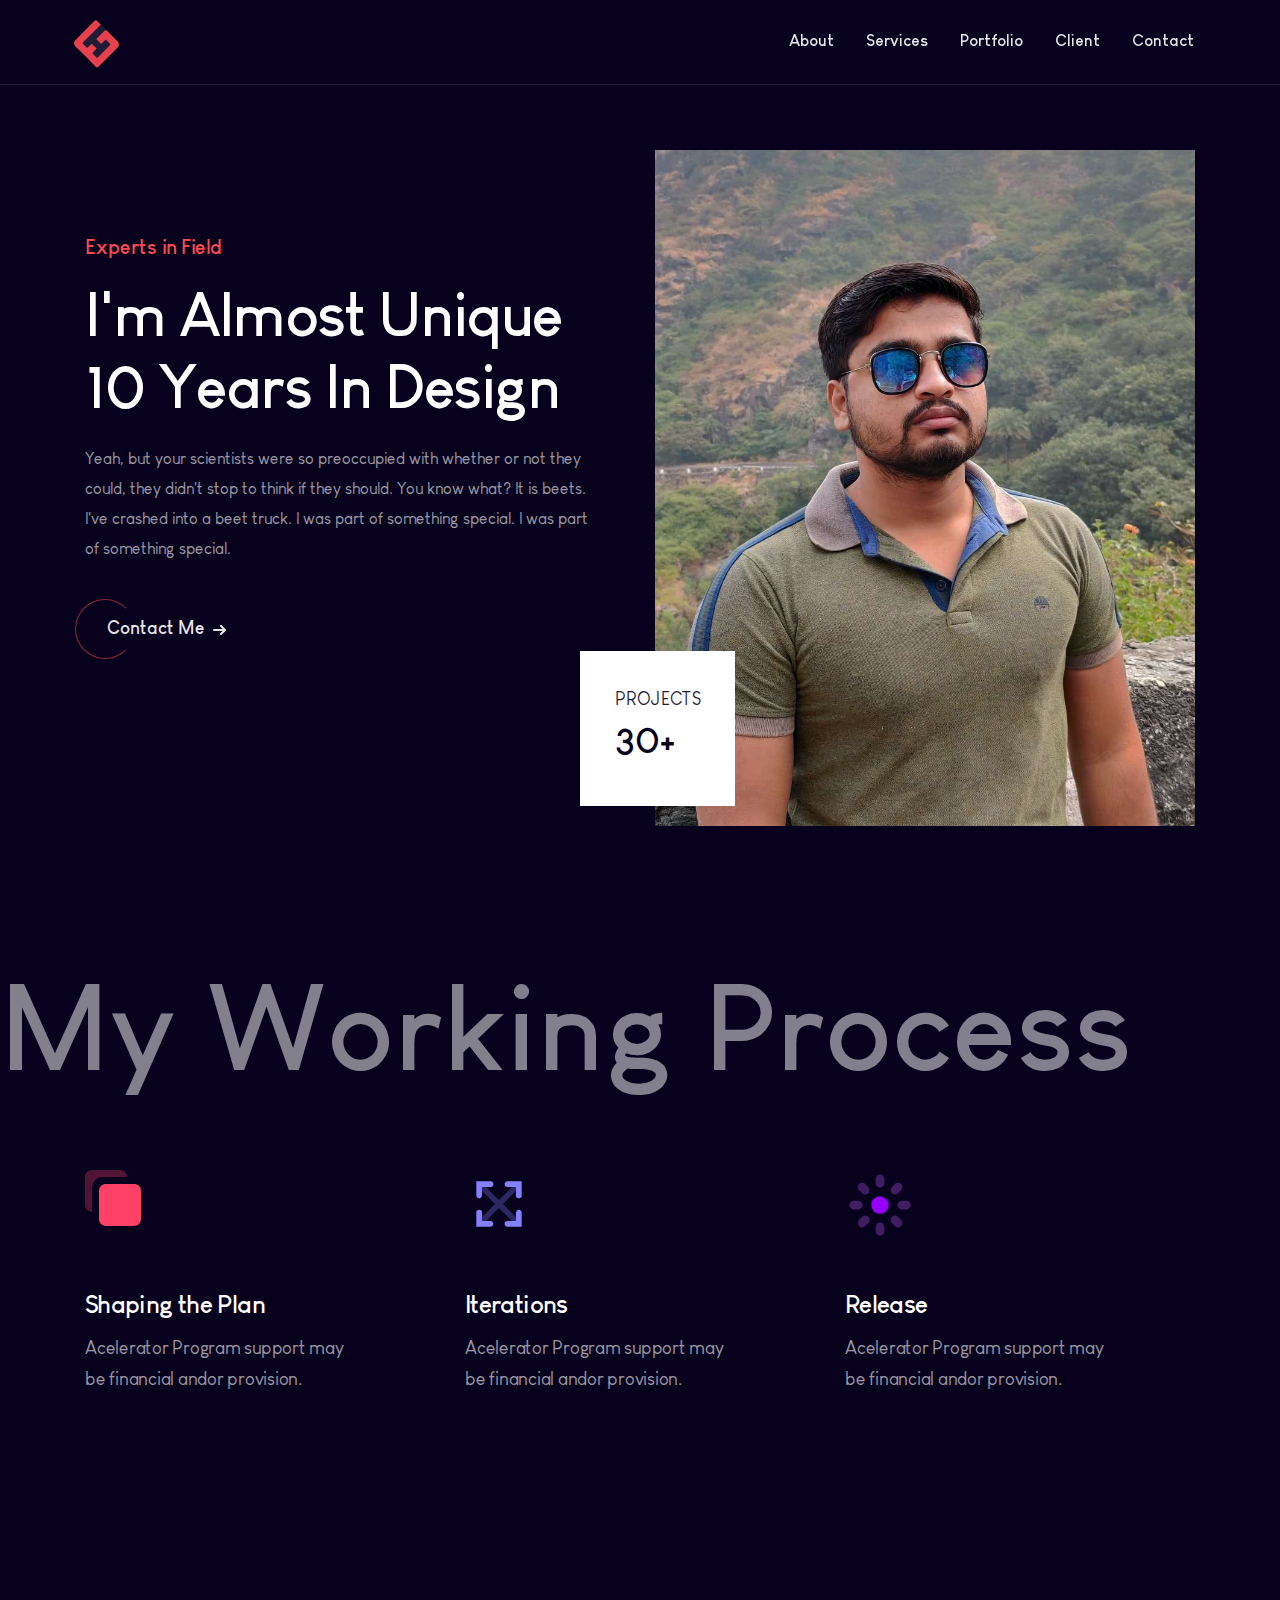
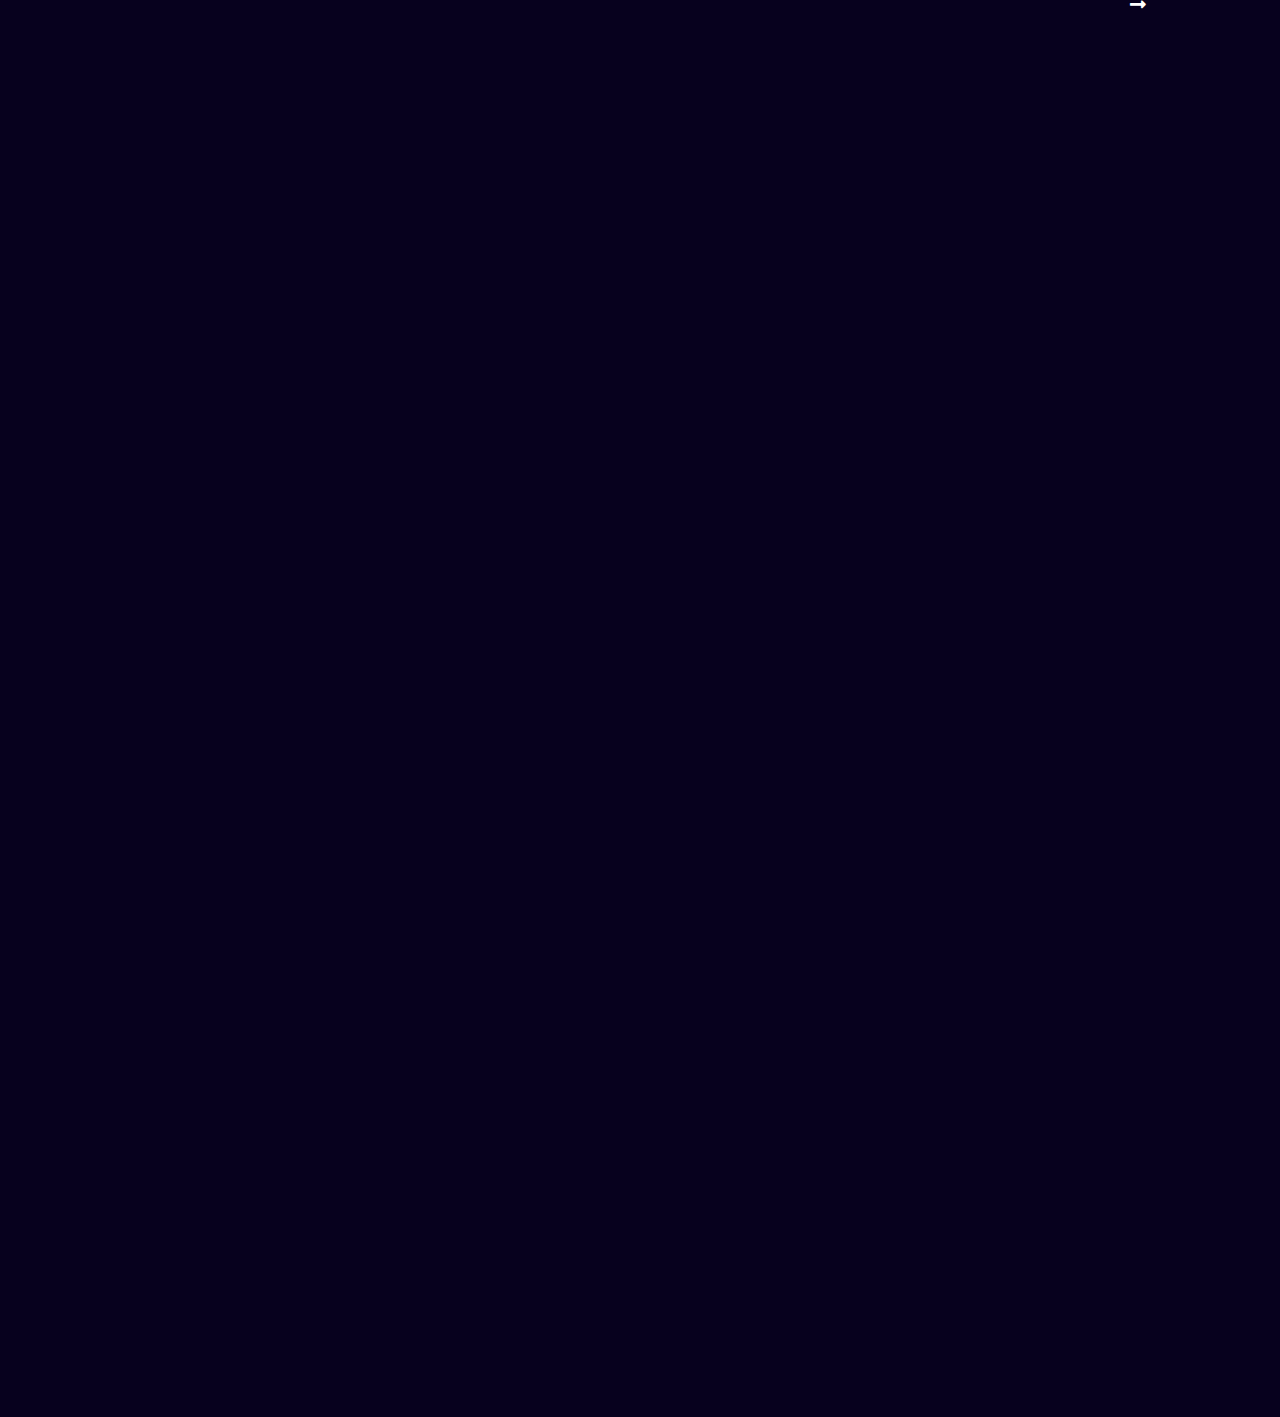
==== about-us.html @ 2ff64a71 "first commit" ====
<!doctype html> 
<html lang="zxx">  
<head>
    <title> Resume-Dark </title>
    <!-- Required meta tags -->
    <meta charset="utf-8">
    <meta http-equiv="X-UA-Compatible" content="IE=edge">
    <meta name="description" content=""/>
    <meta name="keywords" content=" "/>
    <meta name="developer" content="Saidul Islam"> 
    <meta name="viewport" content="width=device-width, initial-scale=1, shrink-to-fit=no">
    
    <!-- FAV AND ICONS   --> 
    <link rel="shortcut icon" href="assets/images/favicon.ico">
    <link rel="shortcut icon" href="assets/images/apple-icon.png">
    <link rel="shortcut icon" sizes="72x72" href="assets/images/apple-icon-72x72.png">
    <link rel="shortcut icon" sizes="114x114" href="assets/images/apple-icon-114x114.png">
    
    <!-- Font-->
    <link href="https://fonts.googleapis.com/css?family=Roboto&display=swap" rel="stylesheet">
    <!-- Font Awesome -->
    <link rel="stylesheet" href="https://use.fontawesome.com/releases/v5.8.1/css/all.css">
    <link rel="stylesheet" href="assets/icofont/icofont.min.css">
    <!-- Bootstrap CSS -->
    <link rel="stylesheet" href="assets/plugins/css/bootstrap.min.css">
    <!-- Owl Carousel CSS-->
    <link rel="stylesheet" href="assets/plugins/css/owl.css">
    <!-- Fancybox-->
    <link rel="stylesheet" href="assets/plugins/css/jquery.fancybox.min.css">
    <!-- Anime CSS-->
    <link rel="stylesheet" href="assets/plugins/css/revealer.css">        
    <!-- Aos CSS-->        
    <link rel="stylesheet" href="assets/plugins/css/aos.css">       
    <!-- Animate CSS-->       
    <link rel="stylesheet" href="assets/plugins/css/animate.css"> 
    <!-- Custom CSS-->
    <link rel="stylesheet" href="assets/css/styles.css">
    <!-- Responsive -->
    <link rel="stylesheet" href="assets/css/responsive.css">
    
</head>
<body class="black-bg body-2" style="background: url(assets/images/lines.svg) no-repeat scroll center top;">
    <!--
    ===================
        NAVIGATION
    ===================
    -->
    <header class="black-bg mh-header nav-scroll fixed-top mh-xss-mobile-nav" id="zb-header">
        <div class="overlay"></div>
        <div class="container">
            <div class="row">
                <nav class="navbar navbar-expand-lg mh-nav nav-btn">
                    <a class="navbar-brand" href="index.html"><img src="assets/images/logo11.svg" alt="" class="img-fluid"></a>
                    <button class="navbar-toggler" type="button" data-toggle="collapse" data-target="#navbarSupportedContent" 
                        aria-controls="navbarSupportedContent" aria-expanded="false" aria-label="Toggle navigation">
                        <span class="navbar-toggler-icon icon">
                            <i class="fa fa-bars"></i>
                        </span>
                    </button>                    
                    <div class="collapse navbar-collapse" id="navbarSupportedContent">
                        <ul class="navbar-nav mr-0 ml-auto">                       
                            <li class="nav-item">
                                <a class="nav-link" href="#About">About</a>
                            </li>
                            <li class="nav-item">
                                <a class="nav-link " href="#Process">Services</a>
                            </li>
                            <li class="nav-item"> 
                                <a class="nav-link" href="index.html">Portfolio</a>
                            </li>  
                            <li class="nav-item">
                                <a class="nav-link" href="#client">Client</a>
                            </li>                                                            
                            <li class="nav-item">
                                <a class="nav-link" href="#contact">Contact</a>
                            </li>                
                        </ul>
                    </div>
                </nav>
            </div>
        </div>
    </header>
    <!--
    ==================
        ABOUT MYSELF 
    ==================
    -->  
    <section class="res-about relative" id="About">
        <div class="container">
            <div class="row">
                <div class="col-md-6">
                    <div class="res-about-inner">
                        <h5>Experts in Field</h5>
                        <h1>I'm Almost Unique 10 Years In Design</h1>
                        <p>Yeah, but your scientists were so preoccupied with whether or not they could, they didn't stop to think if they should. You know what? It is beets. I've crashed into a beet truck. I was part of something special. I was part of something special.</p>
                        <div class="resume-btn">
                            <div class="btn-default">
                                <a href="#" class="cta">
                                    <span>Contact Me</span>
                                    <svg width="13px" height="10px" viewBox="0 0 13 10">
                                        <path d="M1,5 L11,5"></path>
                                        <polyline points="8 1 12 5 8 9"></polyline>
                                    </svg>
                                </a>
                            </div>
                        </div>                        
                    </div>
                </div>
                <div class="col-md-6">
                    <div class="res-about-img">
                        <img src="assets/images/1613648989134.png" alt="" class="img-fluid">
                    </div>
                    <div class="res-about-img-inner itwo">
                        <div class="inner-projects">
                            <p>Projects</p>
                            <h3>30+</h3>                                
                        </div>
                    </div>                    
                </div>
            </div>
        </div>
    </section>  
    <!--
    ================
        RES TITLE 
    ================
    -->  
    <section class="res-about-title relative">
        <h1 class="heading-title my-paroller" data-paroller-factor="0.9" data-paroller-type="foreground" data-paroller-direction="horizontal">My Working Process</h1>
        <div class="container">
            <div class="row">
                <div class="col-md-4">
                    <div class="ab-title-inner">
                        <div class="ab-title-icon">
                            <div class="icon-inner">
                                <img src="assets/images/about-icon-1.svg" alt="" class="img-fluid">
                            </div>
                            <!-- <span>01</span> -->
                        </div>
                        <h4>Shaping the Plan</h4>
                        <p>Acelerator Program support may 
                            be financial andor provision.</p>
                    </div>
                </div>
                <div class="col-md-4">
                    <div class="ab-title-inner">
                        <div class="ab-title-icon">
                            <div class="icon-inner">
                                <img src="assets/images/about-icon-2.svg" alt="" class="img-fluid">
                            </div>
                            <!-- <span>01</span> -->
                        </div>
                        <h4>Iterations</h4>
                        <p>Acelerator Program support may 
                            be financial andor provision.</p>
                    </div>
                </div>
                <div class="col-md-4">
                    <div class="ab-title-inner">
                        <div class="ab-title-icon">
                            <div class="icon-inner">
                                <img src="assets/images/about-icon-3.svg" alt="" class="img-fluid">
                            </div>
                            <!-- <span>01</span> -->
                        </div>
                        <h4>Release</h4>
                        <p>Acelerator Program support may 
                            be financial andor provision.</p>
                    </div>
                </div>                                
            </div>
        </div>
    </section>  
    <!--
    ======================
        RESUME FEEDBACK 
    ======================
    --> 
    <section class="resume-feedback relative" id="client">
        <div class="container">
            <div class="row">
                <div class="col-md-12">
                    <div class="resume-title pd_10 wow fadeInUp">
                        <h5>Clients</h5>
                        <h1>Feedbacks From My Clients</h1>
                    </div>                    
                </div>  
                <div class="col-md-12 pd_0">
                    <div class="advice_slider" id="advice_section_std">
                        <div class="card advice_c wow fadeInUp">
                            <div class="card-body">
                                <div class="card_icon">
                                    <div class="card_icon_img">
                                        <img src="assets/images/client-1.png" alt="" class="img-fluid">
                                    </div>
                                    <div class="card-icon-details">
                                        <ul>
                                            <li><i class="fa fa-star"></i></li>
                                            <li><i class="fa fa-star"></i></li>
                                            <li><i class="fa fa-star"></i></li>
                                            <li><i class="fa fa-star"></i></li>
                                            <li><i class="fa fa-star"></i></li>
                                        </ul>
                                    </div>
                                </div>                                
                                <p class="card-text">With 10 years of experience were there are busy preoccupied with whether or not they could they didn't stop to think.</p>
                                <h5>Garrett Patton</h5>
                                <h6>Founder & CEO at Luova Studio</h6>
                            </div>
                        </div> 
                        <div class="card advice_c wow fadeInUp">
                            <div class="card-body">
                                <div class="card_icon">
                                    <div class="card_icon_img">
                                        <img src="assets/images/client-2.png" alt="" class="img-fluid">
                                    </div>
                                    <div class="card-icon-details">
                                        <ul>
                                            <li><i class="fa fa-star"></i></li>
                                            <li><i class="fa fa-star"></i></li>
                                            <li><i class="fa fa-star"></i></li>
                                            <li><i class="fa fa-star"></i></li>
                                            <li><i class="fa fa-star"></i></li>
                                        </ul>
                                    </div>
                                </div>                                
                                <p class="card-text">With 10 years of experience were there are busy preoccupied with whether or not they could they didn't stop to think.</p>
                                <h5>Garrett Patton</h5>
                                <h6>Founder & CEO at Luova Studio</h6>
                            </div>
                        </div>    
                        <div class="card advice_c wow fadeInUp">
                            <div class="card-body">
                                <div class="card_icon">
                                    <div class="card_icon_img">
                                        <img src="assets/images/client-3.png" alt="" class="img-fluid">
                                    </div>
                                    <div class="card-icon-details">
                                        <ul>
                                            <li><i class="fa fa-star"></i></li>
                                            <li><i class="fa fa-star"></i></li>
                                            <li><i class="fa fa-star"></i></li>
                                            <li><i class="fa fa-star"></i></li>
                                            <li><i class="fa fa-star"></i></li>
                                        </ul>
                                    </div>
                                </div>                                
                                <p class="card-text">With 10 years of experience were there are busy preoccupied with whether or not they could they didn't stop to think.</p>
                                <h5>Garrett Patton</h5>
                                <h6>Founder & CEO at Luova Studio</h6>
                            </div>
                        </div>                                                      
                    </div>
                </div>   
                <div class="col-md-12">
                    <div class="resume-card-social wow fadeInUp">
                        <div class="row">
                            <div class="col-md-3 col-sm-4">
                                <div class="social-inner m-none">
                                    <div class="social-img">
                                        <i class="fab fa-dribbble"></i>
                                    </div>
                                    <div class="social-details">
                                        <h5>60k Followers</h5>
                                    </div>
                                </div>
                            </div>
                            <div class="col-md-3 col-sm-4">
                                <div class="social-inner m-none">
                                    <div class="social-img color-2">
                                        <i class="fab fa-behance"></i>
                                    </div>
                                    <div class="social-details">
                                        <h5>30k Followers</h5>
                                    </div>
                                </div>
                            </div>
                            <div class="col-md-4 col-sm-4">
                                <div class="social-inner m-none">
                                    <div class="social-img color-3">
                                        <i class="fab fa-linkedin-in"></i>
                                    </div>
                                    <div class="social-details">
                                        <h5>13k Connections</h5>
                                    </div>
                                </div>
                            </div> 
                            <div class="col-md-12">
                                <div class="main-social">
                                    <div class="social-inner">
                                        <div class="social-img">
                                            <i class="fab fa-dribbble"></i>
                                        </div>
                                        <div class="social-details">
                                            <h5>60k Followers</h5>
                                        </div>
                                    </div>
                                    <div class="social-inner">
                                        <div class="social-img color-2">
                                            <i class="fab fa-behance"></i>
                                        </div>
                                        <div class="social-details">
                                            <h5>30k Followers</h5>
                                        </div>
                                    </div> 
                                    <div class="social-inner">
                                        <div class="social-img color-3">
                                            <i class="fab fa-linkedin-in"></i>
                                        </div>
                                        <div class="social-details">
                                            <h5>13k Connections</h5>
                                        </div>
                                    </div>                                    
                                </div>
                            </div>                                                      
                        </div>
                    </div>
                </div>                           
            </div>
        </div>
    </section> 
    <!--
    ===============================
        CONTACT US AREA SLIDER 
    ===============================
    -->    
    <section class="resume-contact relative" id="contact">
        <div class="container">
            <div class="row">
                <div class="col-md-5">
                    <div class="contact-details wow fadeInUp">
                        <h2>Contact Me</h2>
                        <div class="contact-name">
                            <h5>Mail</h5>   
                            <p>Brianadams@gmail.com</p>              
                        </div>
                        <div class="contact-name">
                            <h5>Visit My Studio</h5>
                            <p>Warnwe  Park Streetperrine, <br> FL 33157 New York City</p>
                        </div>   
                        <div class="contact-name">
                            <h5>Phone</h5>   
                            <p>+0123456789</p>              
                        </div>                                             
                    </div>
                </div>
                <div class="col-md-6 ml-auto ">
                    <div class="resume-form wow fadeInUp">
                        <div class="form-group">
                            <input type="text" name="name"  placeholder="Name" class="form-control contact-name">
                        </div>
                        <div class="form-group">
                            <input type="email" name="email"  placeholder="Email" class="form-control contact-name">
                        </div>  
                        <div class="form-group">
                            <textarea name="Message" placeholder="Message"   rows="6" class="form-control contact-message"></textarea>
                        </div>                                                
                        <div class="resume-btn">
                            <div class="btn-default">
                                <a href="#" class="cta">
                                    <span>Send Message</span>
                                    <svg width="13px" height="10px" viewBox="0 0 13 10">
                                        <path d="M1,5 L11,5"></path>
                                        <polyline points="8 1 12 5 8 9"></polyline>
                                    </svg>
                                </a>
                            </div>
                        </div>                        
                    </div>
                </div>
            </div>
        </div>
        <!-- <div class="res-slider"> -->
            <!-- <div class="container"> -->
                <!-- <div class="row"> -->
                    <!-- <div class="col-md-12"> -->
                        <!-- <div class="slider-inner" id="advice_section"> -->
                            <!-- <img src="assets/images/c-1.svg" alt="" class="img-fluid"> -->
                            <!-- <img src="assets/images/c-2.svg" alt="" class="img-fluid"> -->
                            <!-- <img src="assets/images/c-5.svg" alt="" class="img-fluid"> -->
                            <!-- <img src="assets/images/c-4.svg" alt="" class="img-fluid"> -->
                            <!-- <img src="assets/images/c-5.svg" alt="" class="img-fluid last_img"> -->
                        <!-- </div> -->
                    <!-- </div> -->
                <!-- </div> -->
            <!-- </div> -->
        <!-- </div>         -->
    </section>    

    <!--
    ==============
    * JS Files *
    ==============
    -->

    <!-- jQuery first, then Popper.js, then Bootstrap JS -->

    <!-- jQuery -->
    <script src="assets/plugins/js/jquery.min.js"></script>
    <!-- popper -->
    <script src="assets/plugins/js/popper.min.js"></script>
    <!-- bootstrap -->
    <script src="assets/plugins/js/bootstrap.min.js"></script>
    <!-- waypoint  -->
    <script src="assets/plugins/js/waypoints.min.js"></script>
    <!-- owl carousel -->
    <script src="assets/plugins/js/owl.carousel.js"></script>
    <!-- validator -->
    <script src="assets/plugins/js/validator.min.js"></script>
    <!-- wow -->
    <script src="assets/plugins/js/wow.min.js"></script>
    <!-- parallax effect js-->    
    <script src="assets/plugins/js/simpleParallax.min.js"></script>
    <script src="assets/plugins/js/jquery.paroller.min.js"></script>
    <!-- jquery nav -->
    <script src="assets/plugins/js/jquery.nav.js"></script>
    <!-- Isotop -->
    <script src="assets/plugins/js/isotope.pkgd.js"></script>
    <script src="assets/plugins/js/packery-mode.pkgd.js"></script>
    <!-- Fancybox js-->
    <script src="assets/plugins/js/jquery.fancybox.min.js"></script>
    <!-- WOW animation min js-->    
    <script src="assets/plugins/js/wow.min.js"></script>
    <!-- Gsap Animation js-->    
    <script src="assets/plugins/js/TweenMax.min.js"></script>
    <!-- Parallax -->
    <script src="assets/plugins/js/aos.js"></script>
    <!-- Custom Scripts-->
    <script src="assets/js/custom-scripts.js"></script>   
    <!-- Extra inline js-->    
    <script>      
        new WOW().init();
    </script>
    <!-- Page Revealer with scroll js-->    
    <script>
        var $animation_elements = $('.reveal-image');
        var $window = $(window);

        function check_if_in_view() {
            var window_height = $window.height();
            var window_top_position = $window.scrollTop();
            var window_bottom_position = (window_top_position + window_height);
        
            $.each($animation_elements, function() {
            var $element = $(this);
            var element_height = $element.innerHeight();
            var element_top_position = $element.offset().top;
            var element_bottom_position = (element_top_position + element_height);
        
            //check to see if this current container is within viewport
            if ((element_bottom_position >= window_top_position) &&
                (element_top_position <= window_bottom_position)) {
                $element.addClass('reveal');
            } else {
                // $element.removeClass('reveal');
            }
            });
        }
            $window.on('scroll resize', check_if_in_view);
            $window.trigger('scroll');        
    </script>    

</body>
</html>
---- assets/plugins/css/revealer.css ----
.block-revealer__element {
	position: absolute;
	top: 0;
	left: 0;
	width: 100%;
	height: 100%;
	background: #000;
	pointer-events: none;
	opacity: 0;
}
---- assets/css/styles.css ----
/*------------- 
[Table of contents]

[ DEFULT INDEX NUMBER ]

1.  GENERAL CSS
2.  NAVBAR
4.  HOME
5.  SERVICE
6.  ABOUT
7.  TESTIMONIAL
8.  FAQ
9.  QUATE
10. SUBSCRIBE
11. PRICING
12. BLOG
13. FOOTER
14. COPYRIGHT


-------------------------------------------------------------------*/
/*------------------------------------------------------------------
[ Color codes ]
    
    [ Text and Background Color ]
        Main color 1:       #1c93e5     
        Main color 2:       #009688      
        Main color 3:       #9c27b0
        Main color 4:       #ff4081      
        Background 1:       #FFFFFF            
        Background 2:       #F6F6F6           
        Shadow color:       #000000;            

-------------------------------------------------------------------*/
/*------------------------------------------------------------------
[Typography]

    [ There are using two different font typography ]
        Typography 1: Roboto font;
        Typography 2: Montserrat font;

    [ Other Typography style are same ]
    Body :
        font-style:     normal;
        font-size:      15px;

    h2:
        font-size: 48px;
        line-height: 55px;

    h3:
        font-size: 30px;
        line-height: 40px;

    h4:
        font-size: 20px;
        font-weight: 600;

    p:  
        font-size: 18px;
        line-height: 30px;


-------------------------------------------------------------------*/
/*
================
 VARIABLES
================
*/
* {
  -webkit-font-smoothing: antialiased;
  -moz-osx-font-smoothing: grayscale;
}

.shadow-1 {
  -webkit-box-shadow: 0 2px 5px 0 rgba(0, 0, 0, 0.16), 0 2px 10px 0 rgba(0, 0, 0, 0.12);
  box-shadow: 0 2px 5px 0 rgba(0, 0, 0, 0.16), 0 2px 10px 0 rgba(0, 0, 0, 0.12);
}

/**
 * -------------------
 *  Defult CSS 
 * -------------------
 */
html {
  text-rendering: optimizeLegibility;
  -webkit-font-smoothing: antialiased;
}

body {
  font-family: "Louis-George-Cafe.ttf";
  font-size: 14px;
  font-style: none;
  line-height: 24px;
  font-weight: 500;
  overflow-x: hidden !important;
  text-align: left;
  position: relative;
  color: #000000;
  opacity: 1;
}

h1, h2, h3, h4, h5, h6 {
  font-family: "Louis-George-Cafe-Bold.ttf";
}

p {
  opacity: 0.9;
}

.nav li a {
  text-decoration: none !important;
  display: inline-block;
  cursor: pointer;
  padding: 0px;
  background-color: transparent;
  -webkit-transition: color 0.3s ease;
  transition: color 0.3s ease;
}

.nav li a:hover {
  background-color: transparent;
}

.nav li a:focus {
  background-color: transparent;
  outline: 0 !important;
}

a {
  text-decoration: none !important;
  cursor: pointer;
  padding: 0px;
  background-color: transparent;
  -webkit-transition: color 0.3s ease;
  transition: color 0.3s ease;
  color: #000000;
  opacity: 0.9;
}

a:hover {
  background-color: transparent;
}

a:focus {
  background-color: transparent;
  outline: 0 !important;
}

.center {
  float: none;
  margin: 0 auto;
  text-align: center;
}

/**
 * ---------------------
 *  Defult Halping Class
 * ---------------------
 */
.overflow {
  overflow: hidden;
}

.relative {
  position: relative;
}

.display-table {
  display: table;
  width: 100%;
  height: 100%;
}

.display-flex {
  display: -webkit-box;
  display: -ms-flexbox;
  display: flex;
  -webkit-box-flex: 1;
      -ms-flex: 1;
          flex: 1;
}

.vertical-middle {
  display: table-cell;
  float: none;
  vertical-align: middle;
}

/**
 * --------------------------------------
 *  Video Section Background Defult Style
 * --------------------------------------
 */
.section-video {
  position: absolute;
  top: 0;
  bottom: 0;
  left: 0;
  right: 0;
  min-height: 100%;
  min-width: 100%;
  overflow: hidden;
  z-index: -1;
}

.section-video .bgvid {
  position: absolute;
  top: 0;
  left: 0;
  min-height: 100%;
  min-width: 100%;
  background-size: cover;
  -o-background-size: cover;
  -moz-background-size: cover;
  -webkit-background-size: cover;
}

.body-video-bg > .section-video {
  position: fixed;
  top: 0;
  left: 0;
}

.section-title {
  text-align: center;
}

.section-title h3 {
  font-size: 30px;
  line-height: 40px;
  color: #ffffff;
  font-weight: bold;
  margin-bottom: 60px;
}

/**
 * ------------------------------------
 *  Every Section Headline Defult Class
 * ------------------------------------
 */
.section-heading {
  display: block;
  margin: 0;
}

.section-header {
  margin-bottom: 100px;
  text-align: center;
}

.section-header .sub-heading {
  font-size: 22px;
  line-height: 30px;
  font-weight: 300;
  text-transform: uppercase;
  margin: 0 0 10px 0;
}

.section-header.text-left,
.section-header.text-left * {
  text-align: left;
}

.section-header.text-right,
.section-header.text-right * {
  text-align: right;
}

.section-header-separator {
  position: relative;
  width: 145px;
  margin: 5px auto;
  display: inline-block;
}

.section-header-separator .icon {
  font-size: 48px;
  text-align: center !important;
}

.section-header-separator::before, .section-header-separator::after {
  content: '';
  position: absolute;
  width: 57px;
  height: 2px;
  top: 25px;
}

.section-header-separator::before {
  left: 0;
}

.section-header-separator::after {
  right: 0;
}

.v-middle {
  display: -moz-flex;
  display: -ms-flexbox;
  display: -webkit-box;
  display: flex;
  -webkit-box-align: center;
      -ms-flex-align: center;
          align-items: center;
  -webkit-align-items: center;
  -webkit-box-pack: center;
      -ms-flex-pack: center;
          justify-content: center;
  -webkit-justify-content: center;
  -webkit-box-orient: horizontal;
  -webkit-box-direction: normal;
      -ms-flex-direction: row;
          flex-direction: row;
}

.mini-separator {
  padding: 20px 0;
}

.vertical-middle {
  display: table-cell;
  float: none;
  vertical-align: middle;
}

/**
 * ------------------
 * list
 * ------------------
 */
ul {
  margin: 0;
  padding: 0;
}

ul li {
  list-style-type: none;
}

/**
 * =================
 * CONTAINER HALF CONTENT
 * =================
 */
.content-half {
  position: relative;
}

.container-half-left {
  left: 0;
  background-position: center right;
}

.container-half-right {
  right: 0;
  background-position: center left;
}

.vertical-middle-content {
  display: -moz-flex;
  display: -ms-flexbox;
  display: -webkit-box;
  display: flex;
  -webkit-box-align: center;
      -ms-flex-align: center;
          align-items: center;
  -webkit-align-items: center;
  -webkit-box-pack: center;
      -ms-flex-pack: center;
          justify-content: center;
  -webkit-justify-content: center;
  -webkit-box-orient: horizontal;
  -webkit-box-direction: normal;
      -ms-flex-direction: row;
          flex-direction: row;
}

/**
 * ---------------------------------
 *  Section Background Size Property
 * ---------------------------------
 */
.bg-cover {
  background-size: cover;
  background-position: 50% 50%;
  background-attachment: initial;
  background-repeat: no-repeat;
}

.dark-bg {
  background-color: #202026;
}

.image-bg {
  background-position: center center;
  background-size: cover;
  background-repeat: no-repeat;
}

.mini-section-separator {
  padding-top: 60px;
  padding-bottom: 60px;
}

.section-separator {
  padding-top: 60px;
  padding-bottom: 60px;
}

.home-section-separator {
  padding-top: 100px;
  padding-bottom: 200px;
}

.bg-black {
  background-color: #000000;
}

.main-color {
  color: #37C2CC;
}

.p-200 {
  padding: 0 200px;
}

.img-overlay {
  background-image: url(../images/footer-bg.png);
  background-size: cover;
  background-size: cover;
  background-repeat: no-repeat;
  margin: 0 auto;
  background-position: center center;
}

.image-bg {
  background-size: cover;
  background-size: cover;
  background-repeat: no-repeat;
  margin: 0 auto;
  background-position: center center;
}

.home-2-img {
  background-image: url(../images/home-bg-img.jpg);
}

.featured-img-one {
  background-image: url(../images/home-bg-img.jpg);
}

.featured-img-two {
  background-image: url(../images/extra-feature-bg.jpg);
}

.map-image {
  background-image: url(../images/map-color-overlay.png);
}

.mt-30 {
  margin-top: 30px;
}

button {
  outline: 0;
}

button:hover {
  outline: 0;
}

button:focus {
  outline: 0;
}

.btn {
  outline: 0;
}

.btn:hover {
  outline: 0;
}

.btn:focus {
  outline: 0;
}

.round-image {
  border-radius: 50%;
}

.header-bg {
  background-color: #FFEFE9;
}

.purple-bg {
  background-color: #643BDF;
}

.blue-bg {
  background-color: #007C88;
}

.yellow-color {
  color: #FFD032;
}

.main-color {
  color: #37C2CC;
}

.purple-color {
  color: #643BDF;
}

.blue-color {
  color: #007C88;
}

.bg-3 {
  color: #FAF9F7;
}

.bg-4 {
  color: #FAF9F7;
}

.white-bg {
  background-color: #ffffff;
}

p {
  color: #071634;
}

.contact-shadow {
  -webkit-box-shadow: 2px 28px 54px 0px rgba(85, 85, 93, 0.03);
  box-shadow: 2px 28px 54px 0px rgba(85, 85, 93, 0.03);
}

.body-2 .btn {
  border-radius: 50px;
}

.body-2 .btn.btn-stroke {
  color: #ffffff;
}

.color-1 {
  color: #37C2CC;
}

.color-2 {
  color: #F35D22;
}

.color-3 {
  color: #FEC468;
}

.color-4 {
  color: #1785C3;
}

.color-5 {
  color: #53CB94;
}

.color-6 {
  color: #761DE2;
}

.overlay-img {
  position: absolute;
  left: 0;
  right: 0;
  top: 0;
  bottom: 0;
  z-index: 0;
}

@font-face {
  font-family: "Louis-George-Cafe.ttf";
  src: url("../fonts/Louis-George-Cafe.ttf");
}

@font-face {
  font-family: "Louis-George-Cafe-Bold.ttf";
  src: url("../fonts/Louis-George-Cafe-Bold.ttf");
}

@font-face {
  font-family: "Louis-George-Cafe-Light.ttf";
  src: url("../fonts/Louis-George-Cafe-Light.ttf");
}

/** 
 * -----------------
 * General CSS
 * -----------------
 */
.h1, .h2, .h3, .h4, .h5, .h6, h1, h2, h3, h4, h5, h6 {
  font-weight: bold;
}

html {
  background: #07011e;
}

section {
  overflow: hidden;
}

/*
    ==============
       Navigation
    ============== 
*/
.mh-nav {
  width: 100%;
  padding: 10px 0;
  -webkit-transition: 0.3s;
  transition: 0.3s;
}

.mh-header {
  padding: 0;
  -webkit-transition: 0.3s;
  transition: 0.3s;
  border-bottom: 1px solid rgba(255, 255, 255, 0.1);
}

.mh-header.nav-strict {
  padding: 0;
  -webkit-transition: 0.3s;
  transition: 0.3s;
  z-index: 9999;
  position: fixed;
  left: 0;
  right: 0;
  top: 0;
  background: #07011e;
}

.mh-header.nav-strict .mh-nav {
  padding: 0px 0px;
}

.mh-header.nav-strict .navbar-nav li a {
  color: #ffffff;
}

.mh-header .navbar-nav li {
  margin: 16px 8px;
}

.mh-header .navbar-nav li a {
  font-family: "Louis-George-Cafe-Bold.ttf";
  font-size: 16px;
  line-height: 30px;
  color: #ffffff;
  padding: 0px 10px;
}

.mh-header .navbar-nav li a::after {
  content: "";
  display: block;
  border-bottom: solid 2px #ffffff;
  -webkit-transform: scaleX(0);
          transform: scaleX(0);
  height: 2px;
  opacity: 1;
  -webkit-transform-origin: 100% 0%;
          transform-origin: 100% 0%;
  -webkit-transition: -webkit-transform 300ms ease-in-out;
  transition: -webkit-transform 300ms ease-in-out;
  transition: transform 300ms ease-in-out;
  transition: transform 300ms ease-in-out, -webkit-transform 300ms ease-in-out;
}

.mh-header .navbar-nav li a:hover::after {
  -webkit-transform: scaleX(1);
  transform: scaleX(1);
  -webkit-transform-origin: 0% 100%;
  transform-origin: 0% 100%;
}

.dropdown-toggle::after {
  position: relative;
  top: 1px;
  left: 5px;
}

/*
    ==============
       home
    ==============
*/
.resume-home {
  padding: 140px 0px;
}

.resume-home .resume-home-inner .span {
  width: 55px;
  height: 5px;
  background-color: #ffb74f;
  display: block;
}

.resume-home .resume-home-inner h2 {
  font-size: 80px;
  letter-spacing: -1.5px;
  color: #ffffff;
  margin-top: 25px;
  margin-bottom: 30px;
}

	.custome-ptag {
    white-space: nowrap !important;
    overflow: hidden !important;
    text-overflow: ellipsis !important;
    max-width: 1175ch !important;
}



.resume-home .resume-home-inner h4 {
  font-size: 30px;
  letter-spacing: -0.75px;
  color: #ffffff;
}

.resume-home .resume-home-inner h4 span {
  color: #ff4952;
}

.resume-home .resume-social {
  margin-top: 40px;
}

.resume-home .resume-social h6 {
  font-size: 18px;
  color: #ffffff;
  margin-bottom: 25px;
}

.resume-home .resume-social ul li {
  display: -ms-inline-grid;
  display: inline-grid;
  place-items: center;
  width: 45px;
  height: 45px;
  border-radius: 3px;
  border: solid 1px #4a4a4a;
  cursor: pointer;
  -webkit-transition: all .3s;
  transition: all .3s;
  font-size: 20px;
  margin-right: 5px;
  font-family: "Louis-George-Cafe-Bold.ttf";
  color: #ffffff;
}

.resume-home .resume-social ul li:hover {
  -webkit-box-shadow: 0 16px 14px 0 rgba(0, 0, 0, 0.1);
          box-shadow: 0 16px 14px 0 rgba(0, 0, 0, 0.1);
  background-color: #ff4952;
  border: solid 1px transparent;
  color: #ffffff;
}

.resume-home .resume-main {
  padding: 170px 0px;
  padding-bottom: 0px;
}

.resume-home .resume-main .main-inner .img-cover img {
  margin-left: 75px;
  position: relative;
  z-index: 1;
}

.resume-home .resume-main .main-inner .bg-img {
  position: absolute;
  top: 110px;
  z-index: 0;
}

.resume-home .resume-main .main-inner .circle-bg {
  position: absolute;
  z-index: -2;
  top: -15%;
  left: -20%;
}

.resume-home .resume-main .resume-details {
  padding: 160px 0px;
}

.resume-home .resume-main .resume-details p {
  opacity: 0.6;
  font-size: 16px;
  line-height: 1.88;
  color: #ffffff;
  margin-bottom: 50px;
}

.resume-home .shape-image {
  position: absolute;
  top: 9%;
  left: -22%;
}

/*
    ==============
       What we do
    ==============
*/
.resume-do .resume-do-inner {
  padding-bottom: 50px;
}

.resume-do .resume-do-inner p {
  opacity: 0.6;
  font-size: 16px;
  line-height: 1.88;
  color: #ffffff;
  margin-bottom: 55px;
  max-width: 85%;
}

.resume-do .resume-do-inner .resume-do-icon h5 {
  margin-top: 20px;
  font-size: 25px;
  letter-spacing: -0.63px;
  color: #ffffff;
}

.resume-do .bg-title h1 {
  font-size: 95px;
  line-height: 0.87;
  letter-spacing: -6.47px;
  color: rgba(255, 255, 255, 0.2);
}

/*
    ==============
       Portfolio area
    ==============
*/
.resume-portfolio {
  padding: 100px 0px;
}

.resume-portfolio .resume-portfolio-inner {
  padding: 80px 0px;
  padding-bottom: 0px;
}

.resume-portfolio .resume-portfolio-inner .resume-img .reveal-image {
  opacity: 0;
  -webkit-transition: all 1s;
  transition: all 1s;
}

.resume-portfolio .resume-portfolio-inner .resume-img h5 {
  font-size: 25px;
  letter-spacing: -0.63px;
  color: #ffffff;
  margin-bottom: 10px;
}

.resume-portfolio .resume-portfolio-inner .resume-img h6 {
  opacity: 0.4;
  font-size: 18px;
  line-height: 1.11;
  letter-spacing: -0.25px;
  color: #ffffff;
  margin-bottom: 35px;
}

.resume-portfolio .resume-portfolio-inner .resume-img .resume-btn-details {
  -webkit-transition: all .4s;
  transition: all .4s;
  position: absolute;
  height: 100%;
  width: 100%;
  display: -ms-grid;
  display: grid;
  place-items: center;
  top: 0;
  left: 0;
  right: 0;
  bottom: 0;
  opacity: 0;
  -webkit-transform: translateY(30px);
          transform: translateY(30px);
}

.resume-portfolio .resume-portfolio-inner .resume-img .resume-btn-details .resume-btn {
  -webkit-transition: all .3s;
  transition: all .3s;
}

.resume-portfolio .resume-portfolio-inner .resume-img .resume-btn-details .resume-btn .btn-default a.cta::before {
  border: 1px solid rgba(255, 255, 255, 0.3);
  border-right: 1px solid transparent;
}

.resume-portfolio .resume-portfolio-inner .resume-img .resume-btn-details .resume-btn .btn-default a.cta:hover::before {
  border: 1px solid rgba(255, 73, 82, 0.6);
}

.resume-portfolio .resume-portfolio-inner .resume-img .resume-image-inner {
  -webkit-transition: all .4s;
  transition: all .4s;
  position: absolute;
  height: 100%;
  width: 98%;
  top: 0;
  opacity: 0;
  bottom: 0;
  right: 0;
  left: 0;
}

.resume-portfolio .resume-portfolio-inner .resume-img .resume-image-inner::before {
  content: '';
  background-color: rgba(0, 0, 0, 0.6);
  position: absolute;
  height: 100%;
  width: 100%;
  top: 0px;
  bottom: 0;
  right: 0;
  left: 0px;
  border-radius: 0px;
  -webkit-transition: all .4s;
  transition: all .4s;
  pointer-events: none;
}

.resume-portfolio .resume-portfolio-inner .resume-img .image-one {
  cursor: pointer;
}

.resume-portfolio .resume-portfolio-inner .resume-img .image-one:hover .resume-image-inner {
  opacity: 1;
}

.resume-portfolio .resume-portfolio-inner .resume-img .image-one:hover .resume-btn-details {
  opacity: 1;
  -webkit-transform: translateY(0px);
          transform: translateY(0px);
}

.resume-portfolio .resume-portfolio-inner .resume-img .image-two {
  cursor: pointer;
}

.resume-portfolio .resume-portfolio-inner .resume-img .image-two:hover .resume-image-inner {
  opacity: 1;
}

.resume-portfolio .resume-portfolio-inner .resume-img .image-two:hover .resume-btn-details {
  opacity: 1;
  -webkit-transform: translateY(0px);
          transform: translateY(0px);
}

.resume-portfolio .resume-portfolio-inner.inner-2 {
  padding: 80px 0px;
  padding-top: 0px;
  padding-bottom: 80px;
}

.mt_180 {
  margin-top: 180px;
}

/*
    =====================
       RESUME FEEDBACK AREA
    =====================
*/
.resume-feedback {
  padding: 80px 0px;
  padding-top: 0px;
}

.resume-feedback .pd_10 {
  margin-bottom: 50px;
}

.resume-feedback .advice_slider .advice_c {
  width: 530px;
  border-radius: 8px;
  -webkit-box-shadow: 0 66px 58px 0 rgba(99, 99, 99, 0.1);
          box-shadow: 0 66px 58px 0 rgba(99, 99, 99, 0.1);
  background-color: #252039;
  margin-bottom: 100px;
  margin-left: 5px;
  border: 0px;
}

.resume-feedback .advice_slider .advice_c .card-body {
  padding: 40px 35px 40px 35px;
}

.resume-feedback .advice_slider .advice_c .card-body .img {
  margin-bottom: 15px;
}

.resume-feedback .advice_slider .advice_c p {
  font-family: "Louis-George-Cafe-Bold.ttf";
  font-size: 18px;
  line-height: 1.6;
  color: #ffffff;
  margin-bottom: 35px;
}

.resume-feedback .advice_slider .advice_c h5 {
  font-family: "Louis-George-Cafe-Bold.ttf";
  font-size: 16px;
  line-height: 1.25;
  letter-spacing: -0.22px;
  color: #ffffff;
  margin-bottom: 6px;
}

.resume-feedback .advice_slider .advice_c h6 {
  opacity: 0.5;
  font-family: "Louis-George-Cafe.ttf";
  font-size: 16px;
  line-height: 1.25;
  letter-spacing: -0.22px;
  color: #ffffff;
}

.resume-feedback .advice_slider .card_icon {
  display: -webkit-box;
  display: -ms-flexbox;
  display: flex;
  margin-bottom: 20px;
}

.resume-feedback .advice_slider .card_icon .card-icon-details {
  margin-left: 15px;
}

.resume-feedback .advice_slider .card_icon .card-icon-details ul li {
  font-size: 20px;
  padding: 19px 0px;
  display: inline-block;
  color: #ffbb00;
}

.resume-feedback .advice_slider .owl-next {
  width: 55px;
  height: 55px;
  position: absolute;
  top: -25%;
  right: 30px;
  border: solid 2px transparent;
  display: -ms-grid;
  display: grid;
  place-items: center;
  font-size: 18px;
  background: transparent;
  color: #ffffff;
  -webkit-transition: all .4s;
  transition: all .4s;
}

.resume-feedback .advice_slider .owl-next:hover {
  background: rgba(0, 0, 0, 0);
  color: #ffffff;
}

.resume-feedback .advice_slider .owl-prev {
  opacity: 0;
  width: 55px;
  height: 55px;
  position: absolute;
  top: -25%;
  right: 90px;
  border: solid 2px transparent;
  display: -ms-grid;
  display: grid;
  place-items: center;
  font-size: 18px;
  background: transparent;
  color: #ffffff;
  -webkit-transition: all .4s;
  transition: all .4s;
}

.resume-feedback .advice_slider .owl-prev:hover {
  background: rgba(0, 0, 0, 0);
  color: #ffffff;
}

.resume-feedback .advice_slider .op_1 {
  opacity: 1 !important;
}

.resume-feedback .resume-card-social .main-social {
  display: -webkit-box;
  display: -ms-flexbox;
  display: flex;
  display: none;
}

.resume-feedback .resume-card-social .main-social .social-inner {
  margin-right: 40px;
}

.resume-feedback .resume-card-social .social-inner {
  display: -webkit-box;
  display: -ms-flexbox;
  display: flex;
}

.resume-feedback .resume-card-social .social-inner .social-img {
  width: 67px;
  height: 67px;
  border-radius: 50%;
  color: #ffffff;
  display: -ms-grid;
  display: grid;
  place-items: center;
  font-size: 30px;
  background-color: #ea4c89;
  -webkit-transition: all .22s;
  transition: all .22s;
  cursor: pointer;
}

.resume-feedback .resume-card-social .social-inner .social-img.color-2 {
  background-color: #0067ff;
}

.resume-feedback .resume-card-social .social-inner .social-img.color-3 {
  background-color: #0177ac;
}

.resume-feedback .resume-card-social .social-inner .social-img:hover {
  -webkit-box-shadow: 0 10px 37px -5px rgba(234, 76, 137, 0.5);
          box-shadow: 0 10px 37px -5px rgba(234, 76, 137, 0.5);
}

.resume-feedback .resume-card-social .social-inner .social-img:hover.color-2 {
  -webkit-box-shadow: 0 10px 37px -5px rgba(0, 103, 255, 0.5);
          box-shadow: 0 10px 37px -5px rgba(0, 103, 255, 0.5);
}

.resume-feedback .resume-card-social .social-inner .social-img:hover.color-3 {
  -webkit-box-shadow: 0 10px 37px -5px rgba(1, 119, 172, 0.5);
          box-shadow: 0 10px 37px -5px rgba(1, 119, 172, 0.5);
}

.resume-feedback .resume-card-social .social-inner .social-details h5 {
  font-family: "Louis-George-Cafe-Bold.ttf";
  font-size: 25px;
  letter-spacing: -0.63px;
  color: #ffffff;
  padding: 18px 0px;
  margin-left: 20px;
}

/*
    =====================
       CONTACT US AREA
    =====================
*/
.resume-contact {
  padding: 80px 0px;
}

.resume-contact .contact-details {
  padding: 60px 0px;
}

.resume-contact .contact-details h2 {
  font-size: 60px;
  letter-spacing: -1.5px;
  color: #ffffff;
}

.resume-contact .contact-details .contact-name {
  padding-top: 40px;
}

.resume-contact .contact-details .contact-name h5 {
  font-size: 25px;
  font-weight: 600;
  letter-spacing: -0.63px;
  color: #ffffff;
  margin-bottom: 10px;
}

.resume-contact .contact-details .contact-name p {
  font-family: "Louis-George-Cafe-Bold.ttf";
  opacity: 0.4;
  font-size: 18px;
  line-height: 1.41;
  letter-spacing: 0.25px;
  color: #ffffff;
  margin-bottom: 0px;
}

.resume-contact .resume-form {
  padding: 65px 90px;
  -webkit-box-shadow: 0 66px 58px 0 rgba(99, 99, 99, 0.1);
          box-shadow: 0 66px 58px 0 rgba(99, 99, 99, 0.1);
  background-color: #252039;
  text-align: center;
}

.resume-contact .resume-form .form-group {
  margin-bottom: 40px;
}

.resume-contact .resume-form .form-group .contact-name {
  font-family: "Louis-George-Cafe-Bold.ttf";
  font-size: 18px;
  font-weight: bold;
  color: #ffffff;
  height: 52px;
  border: 0px;
  border-bottom: 1px solid rgba(255, 255, 255, 0.3);
  border-radius: 0px;
  padding: 0px;
  background: transparent;
}

.resume-contact .resume-form .form-group .contact-message {
  font-family: "Louis-George-Cafe-Bold.ttf";
  font-size: 18px;
  font-weight: bold;
  color: #ffffff;
  border: 0px;
  border-bottom: 1px solid rgba(255, 255, 255, 0.3);
  border-radius: 0px;
  padding: 0px;
  background: transparent;
}

.resume-contact .resume-form .resume-btn {
  margin: 0 auto;
  margin-top: 30px;
  text-align: center;
  display: -webkit-inline-box;
  display: -ms-inline-flexbox;
  display: inline-flex;
  cursor: pointer;
}

.resume-contact .resume-form .resume-btn h6 {
  background: #252039;
}

.resume-title h5 {
  font-size: 20px;
  line-height: 2.25;
  color: #ff4952;
  margin-bottom: 10px;
}

.resume-title h1 {
  font-size: 60px;
  letter-spacing: -1.5px;
  color: #ffffff;
  margin-bottom: 20px;
}

.btn-default a {
  text-decoration: none;
  color: inherit;
  font-family: "Louis-George-Cafe-Bold.ttf";
}

.btn-default a.cta {
  position: relative;
  margin: auto;
  padding: 19px 22px;
  -webkit-transition: all 0.2s ease;
  transition: all 0.2s ease;
}

.btn-default a.cta:hover::before {
  width: 108%;
  background: #ff4952;
}

.btn-default a.cta:hover svg {
  -webkit-transform: translateX(0);
          transform: translateX(0);
}

.btn-default a.cta::before {
  content: "";
  position: absolute;
  top: 0;
  left: -10px;
  display: block;
  border-radius: 30px;
  background: rgba(255, 73, 82, 0);
  border: 1px solid rgba(255, 73, 82, 0.6);
  border-right: 1px solid transparent;
  width: 60px;
  height: 60px;
  -webkit-transition: all 0.3s ease;
  transition: all 0.3s ease;
}

.btn-default a.cta span {
  position: relative;
  font-size: 18px;
  line-height: 0.56;
  font-weight: 900;
  vertical-align: middle;
  color: #ffffff;
}

.btn-default a.cta svg {
  position: relative;
  top: 4px;
  margin-left: 10px;
  fill: none;
  stroke-linecap: round;
  stroke-linejoin: round;
  stroke: #ffffff;
  stroke-width: 2;
  -webkit-transform: translateX(-5px);
          transform: translateX(-5px);
  -webkit-transition: all 0.3s ease;
  transition: all 0.3s ease;
}

.btn-default a.cta:active {
  -webkit-transform: scale(0.96);
          transform: scale(0.96);
}

/*
    ==============
       Slider area
    ==============
*/
.res-slider {
  margin-top: 80px;
}

.res-slider .slider-inner img {
  padding-right: 100px;
}

/*
    =================
       Portfolio area
    =================
*/
/*
    ==============
       Contact area
    ==============
*/
.Custom_contact .form-control {
  border: 0px;
  border-radius: 0px;
  font-size: 16px;
  color: #071634;
  height: 48px;
  border-bottom: 1px solid rgba(10, 31, 72, 0.15);
  margin-top: 30px;
}

.Custom_contact textarea {
  height: auto !important;
}

.Custom_contact p {
  opacity: 0.6;
  font-size: 16px;
  line-height: 1.88;
  letter-spacing: normal;
  color: #071634;
  margin-top: 40px;
}

.form-control:focus {
  outline: none !important;
  border-bottom: 1px solid rgba(10, 31, 72, 0.15);
  background-image: none !important;
  -webkit-box-shadow: none !important;
          box-shadow: none !important;
}

.btn-sss {
  color: #ffffff;
  position: relative;
  margin: 0 auto;
  font-family: "Louis-George-Cafe-Bold.ttf";
}

.btn-sss::after {
  content: attr(data-text);
  position: absolute;
  left: 2px;
  text-shadow: -1px 0 red;
  top: 0;
  color: #ffffff;
  background: rgba(0, 0, 0, 0);
  overflow: hidden;
  clip: rect(0, 900px, 0, 0);
  animation: noise-anim 2s infinite linear alternate-reverse;
}

.btn-sss::before {
  content: attr(data-text);
  position: absolute;
  left: 2px;
  text-shadow: -1px 0 blue;
  top: 0;
  color: #ffffff;
  background: rgba(0, 0, 0, 0);
  overflow: hidden;
  clip: rect(0, 900px, 0, 0);
  animation: noise-anim-2 3s infinite linear alternate-reverse;
}

@-webkit-keyframes noise-anim {
  0% {
    clip: rect(9px, 9999px, 47px, 0);
  }
  5% {
    clip: rect(39px, 9999px, 50px, 0);
  }
  10% {
    clip: rect(46px, 9999px, 73px, 0);
  }
  15% {
    clip: rect(75px, 9999px, 26px, 0);
  }
  20% {
    clip: rect(30px, 9999px, 52px, 0);
  }
  25% {
    clip: rect(47px, 9999px, 90px, 0);
  }
  30% {
    clip: rect(11px, 9999px, 14px, 0);
  }
  35% {
    clip: rect(55px, 9999px, 47px, 0);
  }
  40% {
    clip: rect(83px, 9999px, 76px, 0);
  }
  45% {
    clip: rect(68px, 9999px, 25px, 0);
  }
  50% {
    clip: rect(39px, 9999px, 91px, 0);
  }
  55% {
    clip: rect(46px, 9999px, 85px, 0);
  }
  60% {
    clip: rect(86px, 9999px, 15px, 0);
  }
  65% {
    clip: rect(92px, 9999px, 14px, 0);
  }
  70% {
    clip: rect(15px, 9999px, 64px, 0);
  }
  75% {
    clip: rect(15px, 9999px, 34px, 0);
  }
  80% {
    clip: rect(43px, 9999px, 49px, 0);
  }
  85% {
    clip: rect(77px, 9999px, 29px, 0);
  }
  90% {
    clip: rect(14px, 9999px, 25px, 0);
  }
  95% {
    clip: rect(91px, 9999px, 11px, 0);
  }
  100% {
    clip: rect(49px, 9999px, 3px, 0);
  }
}

@keyframes noise-anim {
  0% {
    clip: rect(9px, 9999px, 47px, 0);
  }
  5% {
    clip: rect(39px, 9999px, 50px, 0);
  }
  10% {
    clip: rect(46px, 9999px, 73px, 0);
  }
  15% {
    clip: rect(75px, 9999px, 26px, 0);
  }
  20% {
    clip: rect(30px, 9999px, 52px, 0);
  }
  25% {
    clip: rect(47px, 9999px, 90px, 0);
  }
  30% {
    clip: rect(11px, 9999px, 14px, 0);
  }
  35% {
    clip: rect(55px, 9999px, 47px, 0);
  }
  40% {
    clip: rect(83px, 9999px, 76px, 0);
  }
  45% {
    clip: rect(68px, 9999px, 25px, 0);
  }
  50% {
    clip: rect(39px, 9999px, 91px, 0);
  }
  55% {
    clip: rect(46px, 9999px, 85px, 0);
  }
  60% {
    clip: rect(86px, 9999px, 15px, 0);
  }
  65% {
    clip: rect(92px, 9999px, 14px, 0);
  }
  70% {
    clip: rect(15px, 9999px, 64px, 0);
  }
  75% {
    clip: rect(15px, 9999px, 34px, 0);
  }
  80% {
    clip: rect(43px, 9999px, 49px, 0);
  }
  85% {
    clip: rect(77px, 9999px, 29px, 0);
  }
  90% {
    clip: rect(14px, 9999px, 25px, 0);
  }
  95% {
    clip: rect(91px, 9999px, 11px, 0);
  }
  100% {
    clip: rect(49px, 9999px, 3px, 0);
  }
}

@-webkit-keyframes noise-anim-2 {
  0% {
    clip: rect(71px, 9999px, 11px, 0);
  }
  5% {
    clip: rect(6px, 9999px, 14px, 0);
  }
  10% {
    clip: rect(88px, 9999px, 100px, 0);
  }
  15% {
    clip: rect(94px, 9999px, 42px, 0);
  }
  20% {
    clip: rect(53px, 9999px, 41px, 0);
  }
  25% {
    clip: rect(51px, 9999px, 53px, 0);
  }
  30% {
    clip: rect(72px, 9999px, 69px, 0);
  }
  35% {
    clip: rect(73px, 9999px, 90px, 0);
  }
  40% {
    clip: rect(13px, 9999px, 33px, 0);
  }
  45% {
    clip: rect(1px, 9999px, 35px, 0);
  }
  50% {
    clip: rect(49px, 9999px, 79px, 0);
  }
  55% {
    clip: rect(75px, 9999px, 63px, 0);
  }
  60% {
    clip: rect(81px, 9999px, 77px, 0);
  }
  65% {
    clip: rect(98px, 9999px, 40px, 0);
  }
  70% {
    clip: rect(89px, 9999px, 57px, 0);
  }
  75% {
    clip: rect(17px, 9999px, 94px, 0);
  }
  80% {
    clip: rect(30px, 9999px, 4px, 0);
  }
  85% {
    clip: rect(42px, 9999px, 2px, 0);
  }
  90% {
    clip: rect(93px, 9999px, 14px, 0);
  }
  95% {
    clip: rect(46px, 9999px, 92px, 0);
  }
  100% {
    clip: rect(12px, 9999px, 46px, 0);
  }
}

@keyframes noise-anim-2 {
  0% {
    clip: rect(71px, 9999px, 11px, 0);
  }
  5% {
    clip: rect(6px, 9999px, 14px, 0);
  }
  10% {
    clip: rect(88px, 9999px, 100px, 0);
  }
  15% {
    clip: rect(94px, 9999px, 42px, 0);
  }
  20% {
    clip: rect(53px, 9999px, 41px, 0);
  }
  25% {
    clip: rect(51px, 9999px, 53px, 0);
  }
  30% {
    clip: rect(72px, 9999px, 69px, 0);
  }
  35% {
    clip: rect(73px, 9999px, 90px, 0);
  }
  40% {
    clip: rect(13px, 9999px, 33px, 0);
  }
  45% {
    clip: rect(1px, 9999px, 35px, 0);
  }
  50% {
    clip: rect(49px, 9999px, 79px, 0);
  }
  55% {
    clip: rect(75px, 9999px, 63px, 0);
  }
  60% {
    clip: rect(81px, 9999px, 77px, 0);
  }
  65% {
    clip: rect(98px, 9999px, 40px, 0);
  }
  70% {
    clip: rect(89px, 9999px, 57px, 0);
  }
  75% {
    clip: rect(17px, 9999px, 94px, 0);
  }
  80% {
    clip: rect(30px, 9999px, 4px, 0);
  }
  85% {
    clip: rect(42px, 9999px, 2px, 0);
  }
  90% {
    clip: rect(93px, 9999px, 14px, 0);
  }
  95% {
    clip: rect(46px, 9999px, 92px, 0);
  }
  100% {
    clip: rect(12px, 9999px, 46px, 0);
  }
}

.reveal {
  position: relative;
  width: 98%;
  opacity: 1 !important;
  -webkit-transition: opacity 1s;
  transition: opacity 1s;
}

.reveal::before {
  content: '';
  background: #07011e;
  position: absolute;
  top: 0;
  left: 0;
  right: 0;
  bottom: 0;
  -webkit-transform: scaleX(0);
          transform: scaleX(0);
  -webkit-transform-origin: 0% 0% 0px;
          transform-origin: 0% 0% 0px;
  -webkit-animation: reveal 1s 0s ease-in-out forwards;
          animation: reveal 1s 0s ease-in-out forwards;
  z-index: 99;
}

.reveal::after {
  content: '';
  background: #ff4952;
  position: absolute;
  top: 0;
  left: 0;
  right: 0;
  bottom: 0;
  -webkit-transform: scaleX(0);
          transform: scaleX(0);
  -webkit-transform-origin: 0% 0% 0px;
          transform-origin: 0% 0% 0px;
  -webkit-animation: reveal 1s .5s ease-in-out forwards;
          animation: reveal 1s .5s ease-in-out forwards;
  z-index: 99;
}

@-webkit-keyframes reveal {
  0% {
    -webkit-transform: scaleX(0);
            transform: scaleX(0);
  }
  50% {
    -webkit-transform: scaleX(1);
            transform: scaleX(1);
    -webkit-transform-origin: 0% 0% 0px;
            transform-origin: 0% 0% 0px;
  }
  51% {
    -webkit-transform-origin: 100% 50% 0px;
            transform-origin: 100% 50% 0px;
  }
  100% {
    -webkit-transform: scaleX(0);
            transform: scaleX(0);
    -webkit-transform-origin: 100% 50% 0px;
            transform-origin: 100% 50% 0px;
  }
}

@keyframes reveal {
  0% {
    -webkit-transform: scaleX(0);
            transform: scaleX(0);
  }
  50% {
    -webkit-transform: scaleX(1);
            transform: scaleX(1);
    -webkit-transform-origin: 0% 0% 0px;
            transform-origin: 0% 0% 0px;
  }
  51% {
    -webkit-transform-origin: 100% 50% 0px;
            transform-origin: 100% 50% 0px;
  }
  100% {
    -webkit-transform: scaleX(0);
            transform: scaleX(0);
    -webkit-transform-origin: 100% 50% 0px;
            transform-origin: 100% 50% 0px;
  }
}

/*
===========================
        ABOUT US PAGE
===========================
*/
.res-about {
  padding: 150px 0px;
  padding-bottom: 80px;
}

.res-about .res-about-img {
  position: relative;
}

.res-about .res-about-img-inner {
  position: absolute;
  width: 155px;
  height: 155px;
  background: #ffffff;
  bottom: 20px;
  left: -60px;
  display: -ms-grid;
  display: grid;
  place-items: center;
}

.res-about .res-about-img-inner .inner-projects {
  position: relative;
}

.res-about .res-about-img-inner .inner-projects p {
  text-transform: uppercase;
  color: #07011e;
  font-size: 18px;
  margin-bottom: 8px;
}

.res-about .res-about-img-inner .inner-projects h3 {
  color: #07011e;
  font-size: 36px;
}

.res-about .res-about-inner {
  padding: 75px 0px;
  position: relative;
}

.res-about .res-about-inner h5 {
  font-size: 20px;
  line-height: 2.25;
  color: #ff4952;
  margin-bottom: 10px;
}

.res-about .res-about-inner h1 {
  font-size: 60px;
  letter-spacing: -1.5px;
  color: #ffffff;
  margin-bottom: 20px;
}

.res-about .res-about-inner p {
  opacity: 0.6;
  font-size: 16px;
  line-height: 1.88;
  color: #ffffff;
  margin-bottom: 50px;
  max-width: 95%;
}

.res-about-title {
  padding: 100px 0px;
}

.res-about-title .heading-title {
  color: #ffffff;
  font-size: 120px;
  white-space: nowrap;
  margin-bottom: 70px;
  margin-top: -50px;
  opacity: .5;
}

.res-about-title .ab-title-inner .ab-title-icon {
  position: relative;
}

.res-about-title .ab-title-inner .ab-title-icon .icon-inner {
  width: 85px;
  height: 85px;
  margin-bottom: 34px;
}

.res-about-title .ab-title-inner .ab-title-icon span {
  font-family: "Louis-George-Cafe-Bold.ttf";
  position: absolute;
  font-size: 110px;
  color: rgba(255, 255, 255, 0.07);
  top: 15px;
  left: 25%;
}

.res-about-title .ab-title-inner h4 {
  color: #ffffff;
  font-size: 25px;
  letter-spacing: -0.63px;
  margin-bottom: 14px;
}

.res-about-title .ab-title-inner p {
  opacity: 0.6;
  font-size: 18px;
  color: #ffffff;
  max-width: 75%;
  line-height: 1.7;
  letter-spacing: -0.25px;
}

.full_width {
  margin-bottom: 70px;
}

.full_width .resume-full-overlay {
  padding: 120px 0px;
  text-align: center;
  background: rgba(7, 1, 30, 0.5);
}

.full_width .resume-full-overlay .full-title-inner h1 {
  font-size: 60px;
  color: #ffffff;
  margin-bottom: 40px;
}
/*# sourceMappingURL=styles.css.map */
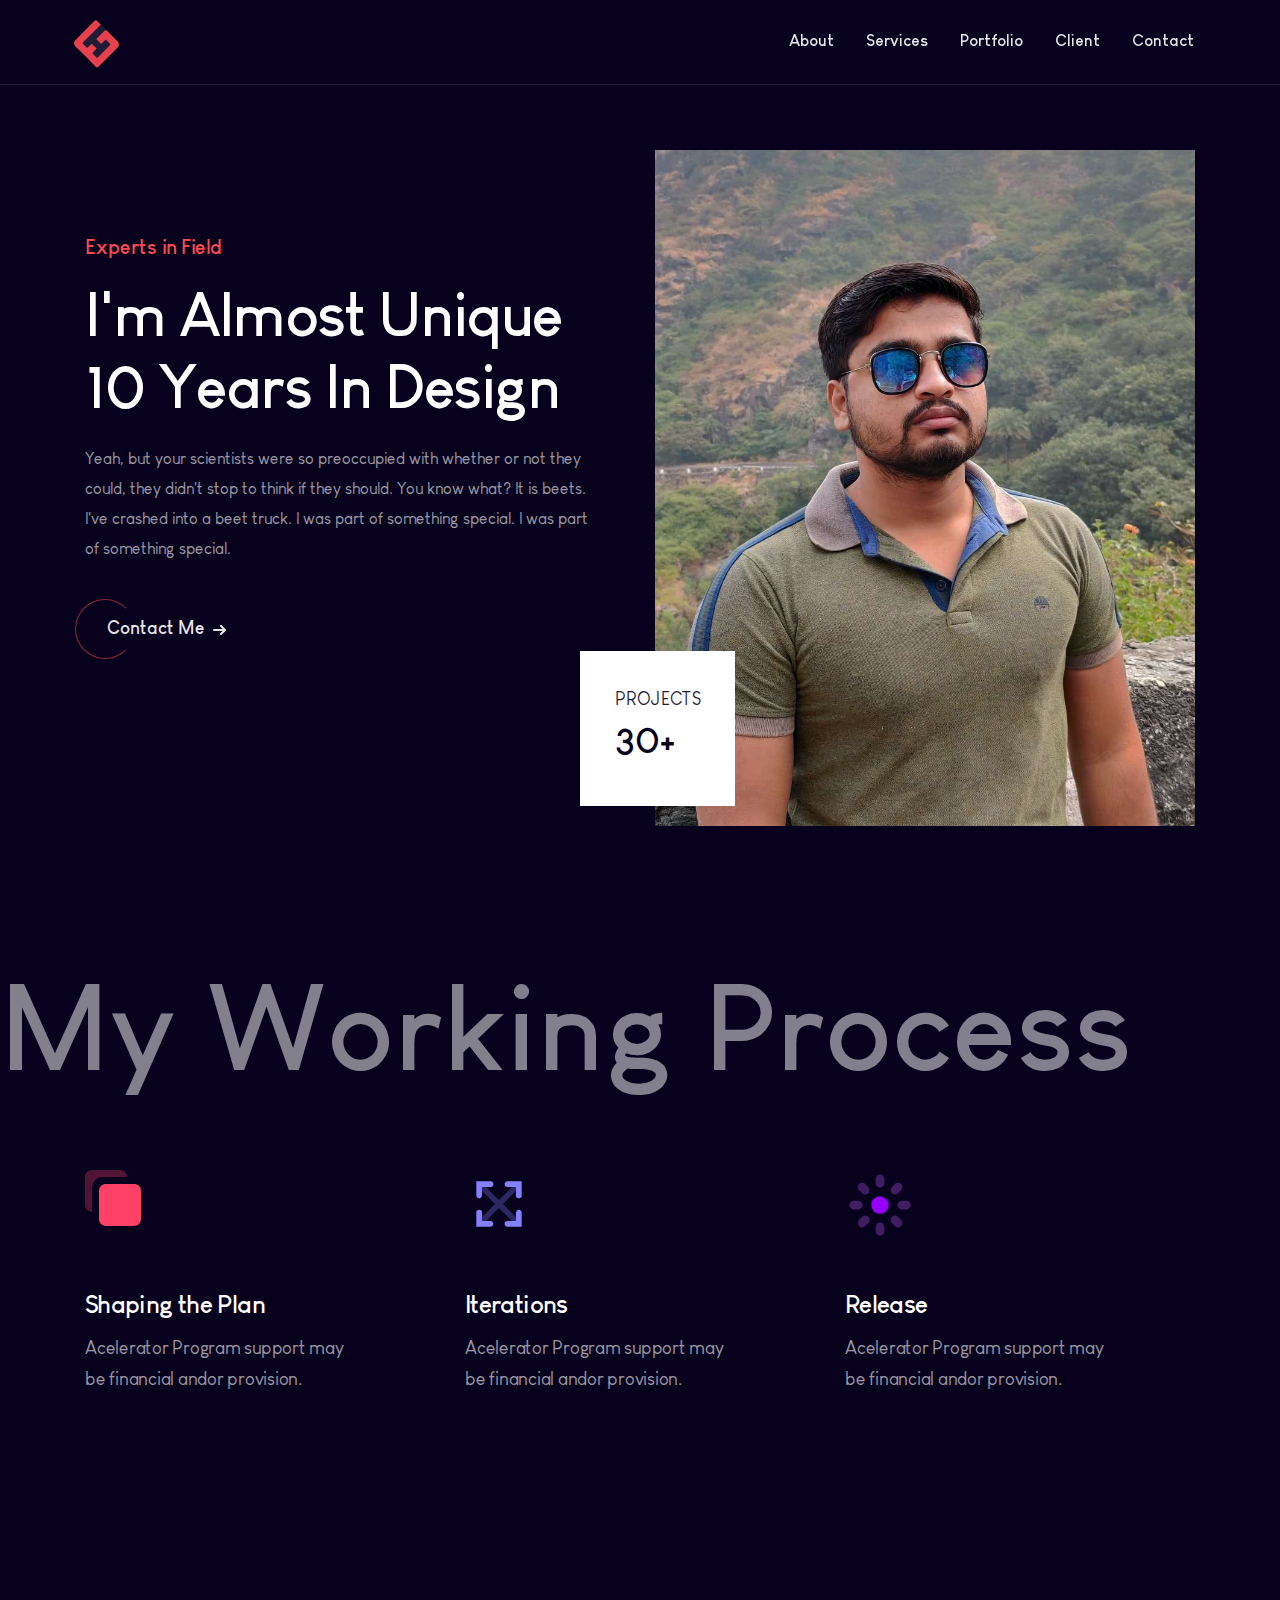
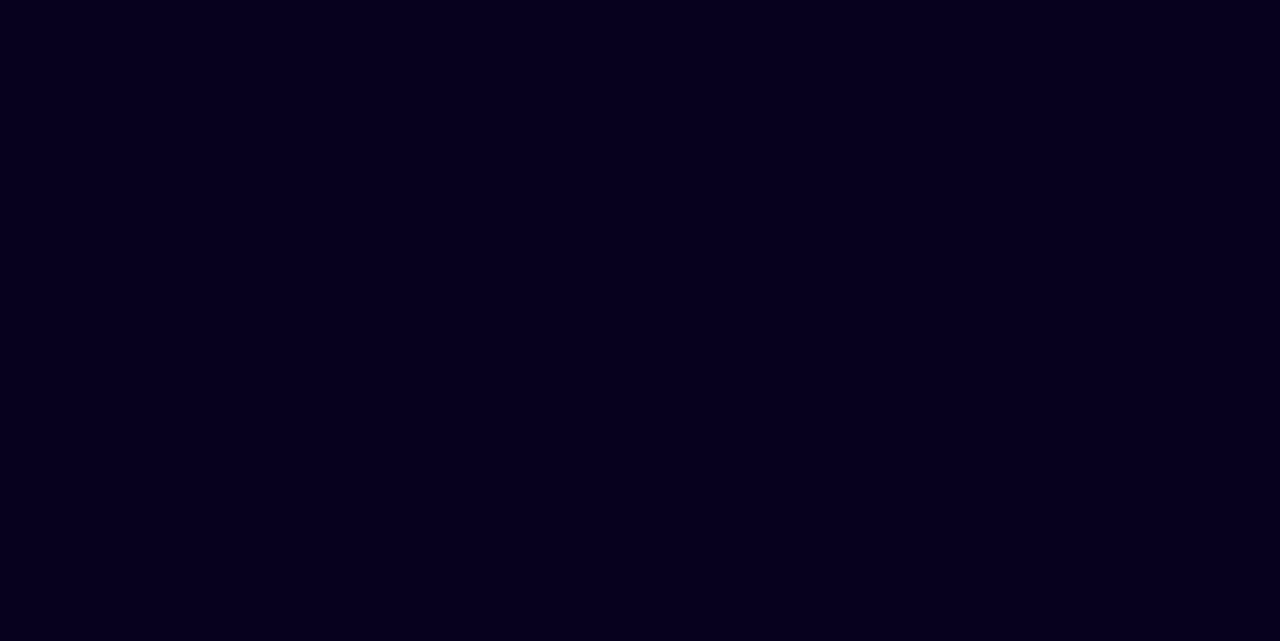
==== commit d686109a: "update text" ====
--- a/about-us.html
+++ b/about-us.html
@@ -176,7 +176,7 @@
         RESUME FEEDBACK 
     ======================
     --> 
-    <section class="resume-feedback relative" id="client">
+<!--     <section class="resume-feedback relative" id="client">
         <div class="container">
             <div class="row">
                 <div class="col-md-12">
@@ -318,7 +318,7 @@
                 </div>                           
             </div>
         </div>
-    </section> 
+    </section>  -->
     <!--
     ===============================
         CONTACT US AREA SLIDER 
@@ -461,4 +461,4 @@
     </script>    
 
 </body>
-</html>+</html>
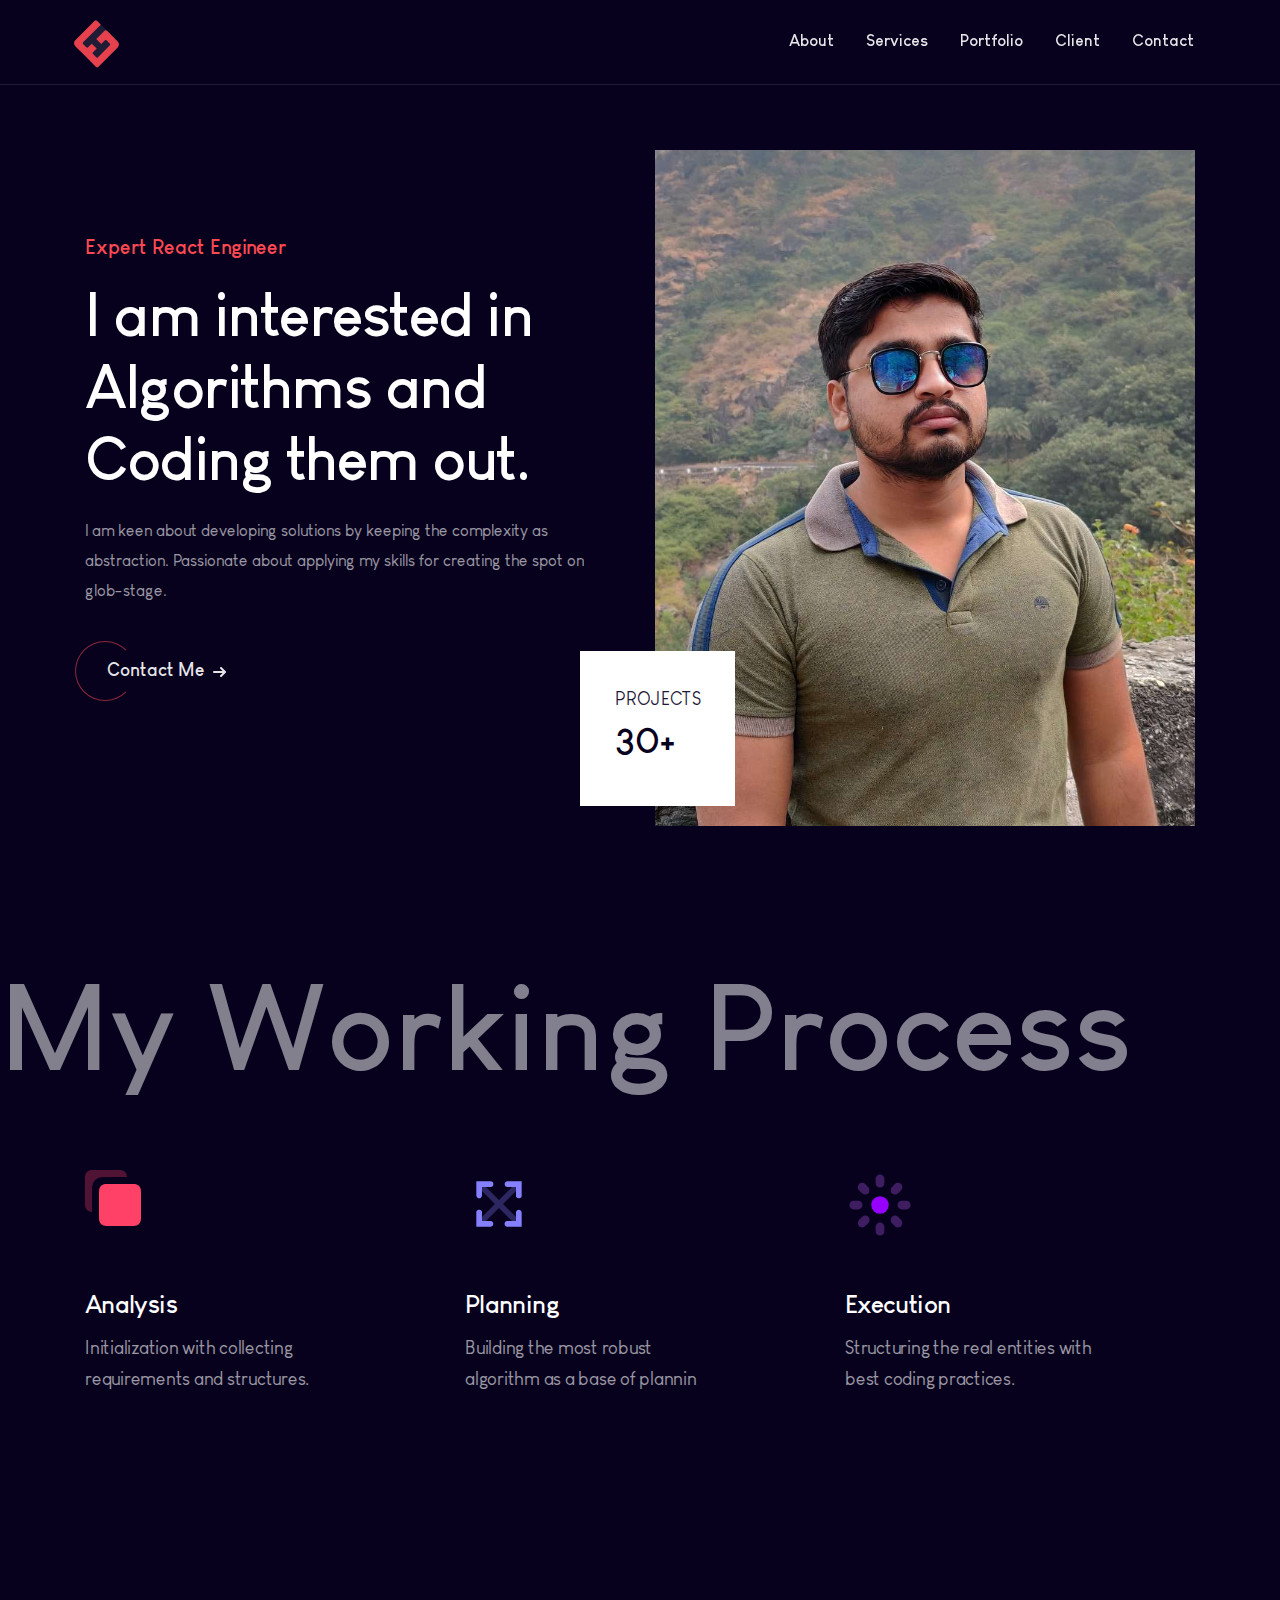
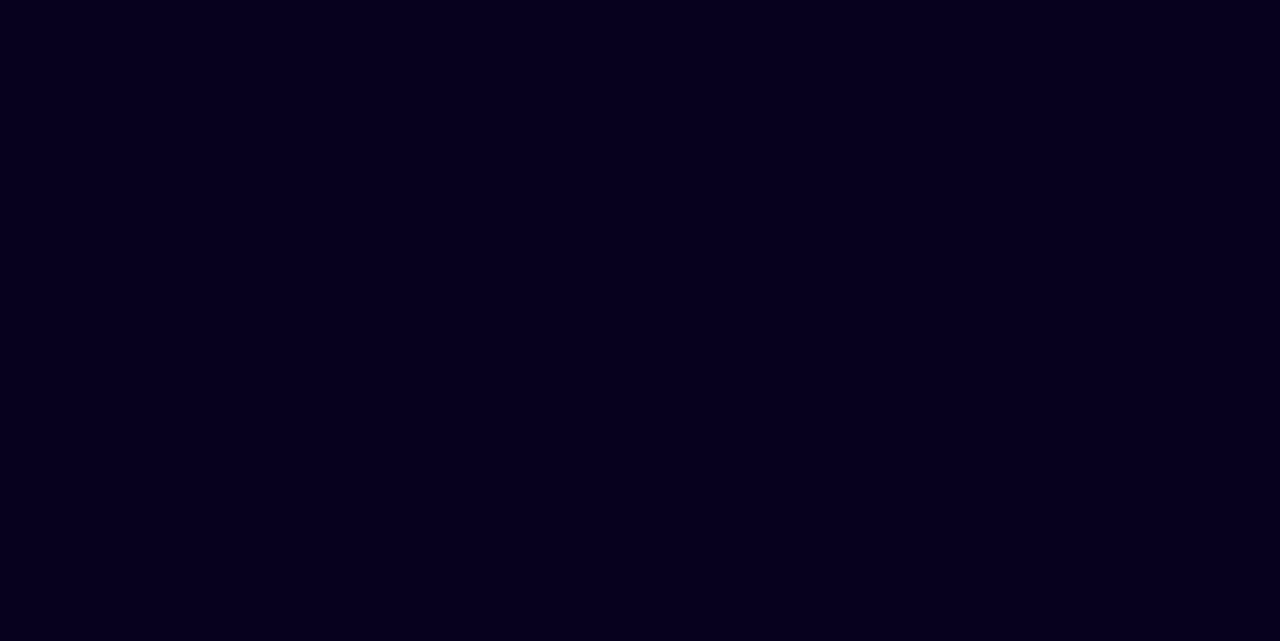
==== commit 03264fca: "update about" ====
--- a/about-us.html
+++ b/about-us.html
@@ -90,9 +90,9 @@
             <div class="row">
                 <div class="col-md-6">
                     <div class="res-about-inner">
-                        <h5>Experts in Field</h5>
-                        <h1>I'm Almost Unique 10 Years In Design</h1>
-                        <p>Yeah, but your scientists were so preoccupied with whether or not they could, they didn't stop to think if they should. You know what? It is beets. I've crashed into a beet truck. I was part of something special. I was part of something special.</p>
+                        <h5>Expert React Engineer</h5>
+                        <h1>I am interested in Algorithms and Coding them out.</h1>
+                        <p>I am keen about developing solutions by keeping the complexity as abstraction. Passionate about applying my skills for creating the spot on glob-stage.</p>
                         <div class="resume-btn">
                             <div class="btn-default">
                                 <a href="#" class="cta">
@@ -137,9 +137,8 @@
                             </div>
                             <!-- <span>01</span> -->
                         </div>
-                        <h4>Shaping the Plan</h4>
-                        <p>Acelerator Program support may 
-                            be financial andor provision.</p>
+                        <h4>Analysis</h4>
+                        <p>Initialization with collecting requirements and structures.</p>
                     </div>
                 </div>
                 <div class="col-md-4">
@@ -150,9 +149,8 @@
                             </div>
                             <!-- <span>01</span> -->
                         </div>
-                        <h4>Iterations</h4>
-                        <p>Acelerator Program support may 
-                            be financial andor provision.</p>
+                        <h4>Planning</h4>
+                        <p>Building the most robust algorithm as a base of plannin</p>
                     </div>
                 </div>
                 <div class="col-md-4">
@@ -163,9 +161,8 @@
                             </div>
                             <!-- <span>01</span> -->
                         </div>
-                        <h4>Release</h4>
-                        <p>Acelerator Program support may 
-                            be financial andor provision.</p>
+                        <h4>Execution</h4>
+                        <p>Structuring the real entities with best coding practices.</p>
                     </div>
                 </div>                                
             </div>
@@ -332,15 +329,18 @@
                         <h2>Contact Me</h2>
                         <div class="contact-name">
                             <h5>Mail</h5>   
-                            <p>Brianadams@gmail.com</p>              
+                            <p>Kerhiteshsinh@gmail.com</p>              
                         </div>
                         <div class="contact-name">
                             <h5>Visit My Studio</h5>
-                            <p>Warnwe  Park Streetperrine, <br> FL 33157 New York City</p>
+                            <p>A - 821, Sidhhi vinayak Towers,
+                            Behind Jaguar Showroom,
+                            S.G. Highway
+                            Ahmedabad - 380051</p>
                         </div>   
                         <div class="contact-name">
                             <h5>Phone</h5>   
-                            <p>+0123456789</p>              
+                            <p>+91 9409039636</p>              
                         </div>                                             
                     </div>
                 </div>
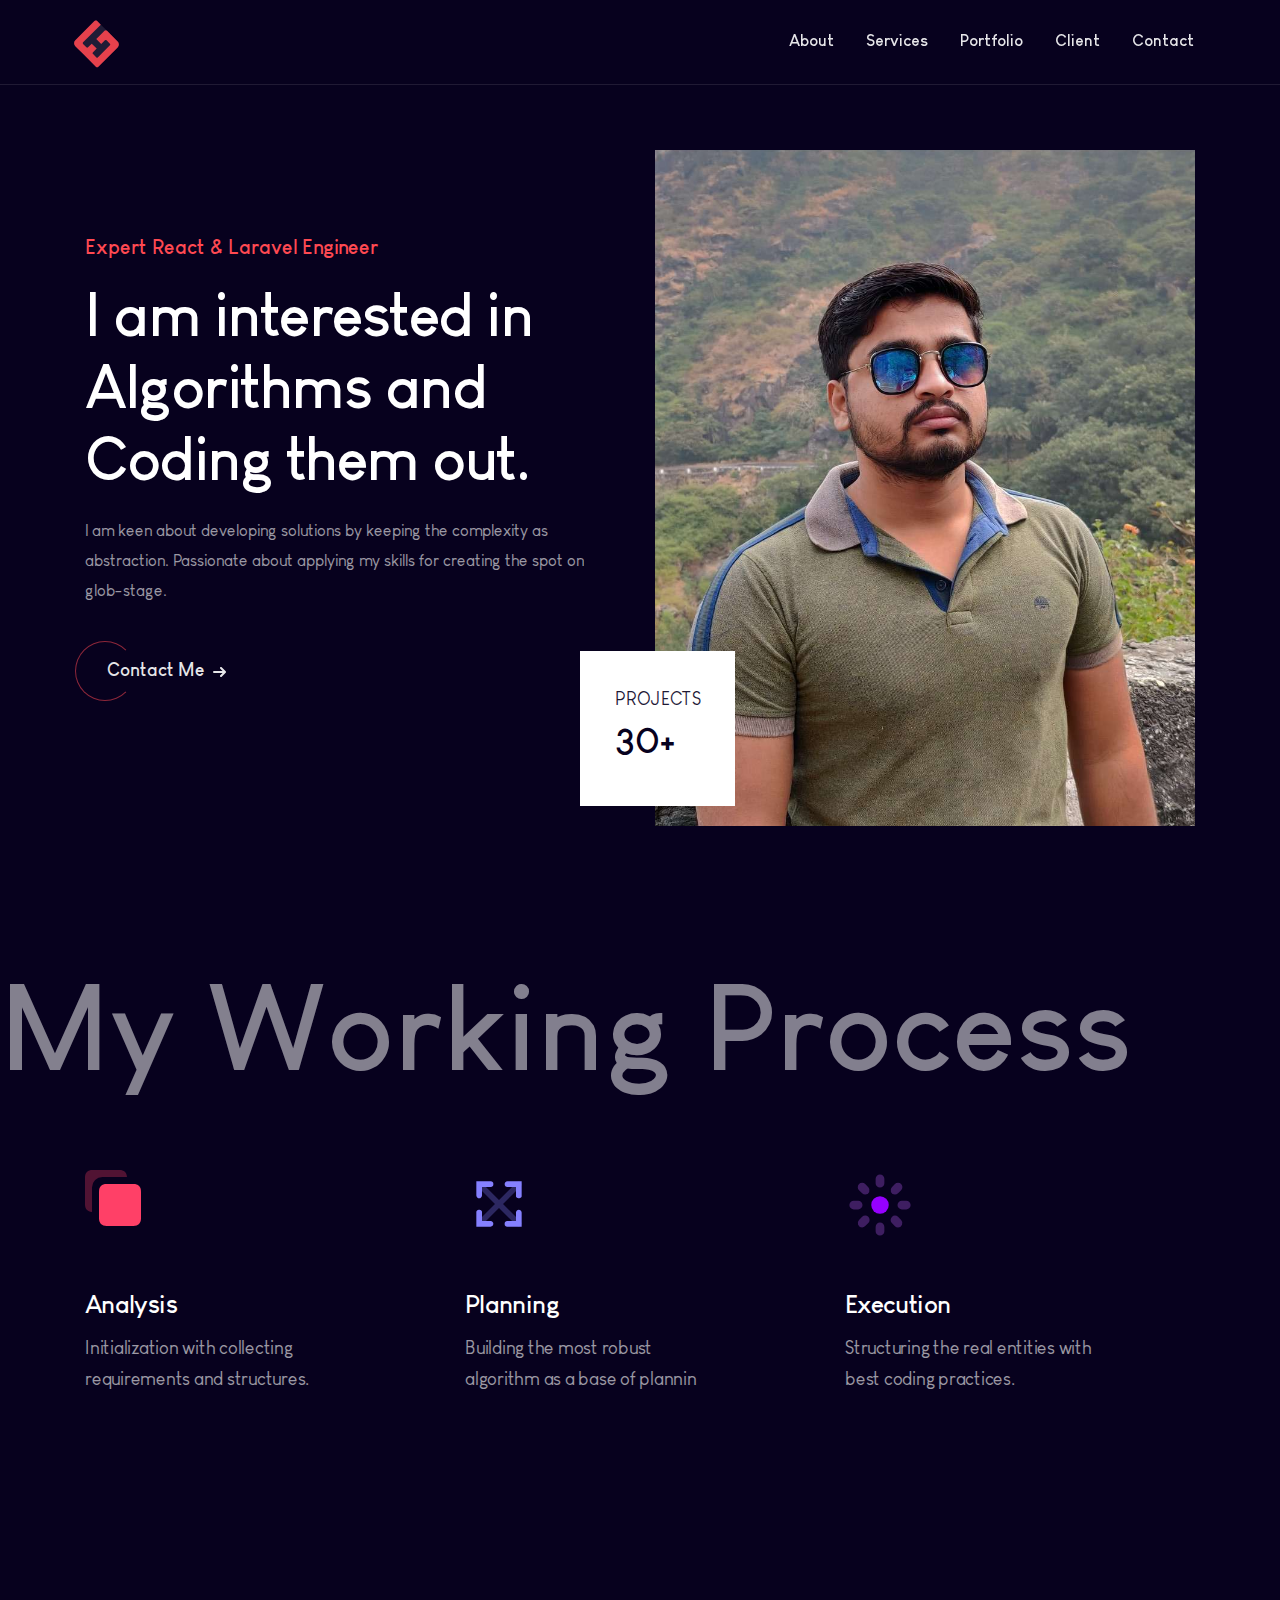
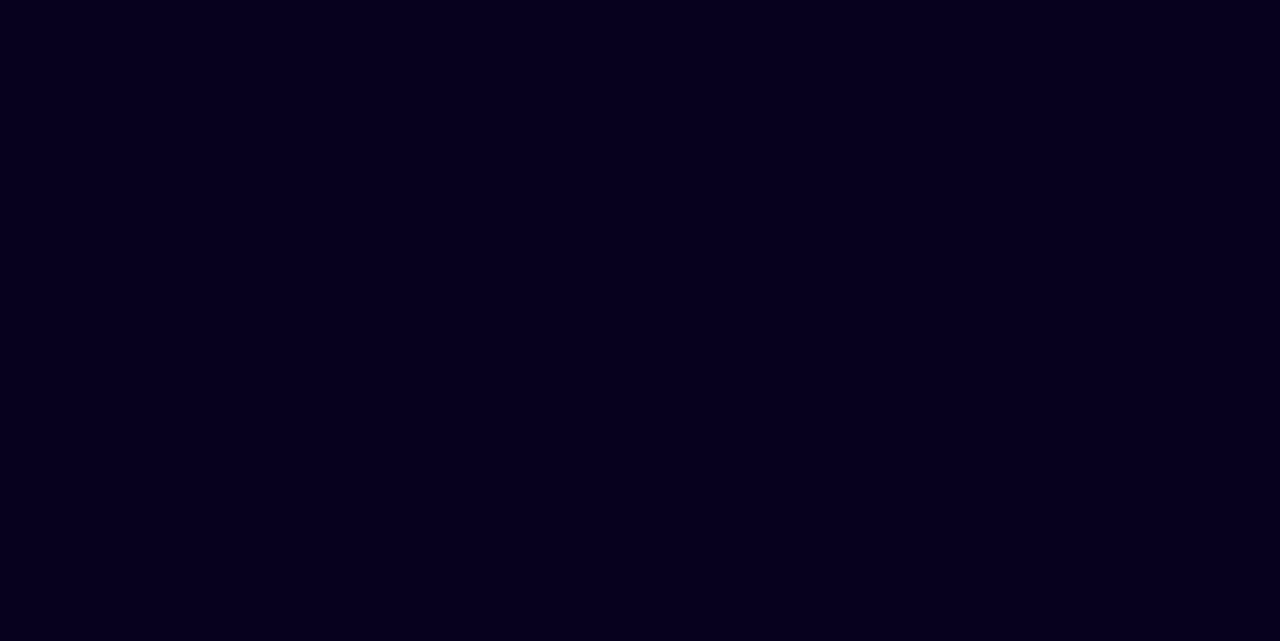
==== commit 3e320f24: "test" ====
--- a/about-us.html
+++ b/about-us.html
@@ -90,7 +90,7 @@
             <div class="row">
                 <div class="col-md-6">
                     <div class="res-about-inner">
-                        <h5>Expert React Engineer</h5>
+                        <h5>Expert React & Laravel Engineer</h5>
                         <h1>I am interested in Algorithms and Coding them out.</h1>
                         <p>I am keen about developing solutions by keeping the complexity as abstraction. Passionate about applying my skills for creating the spot on glob-stage.</p>
                         <div class="resume-btn">
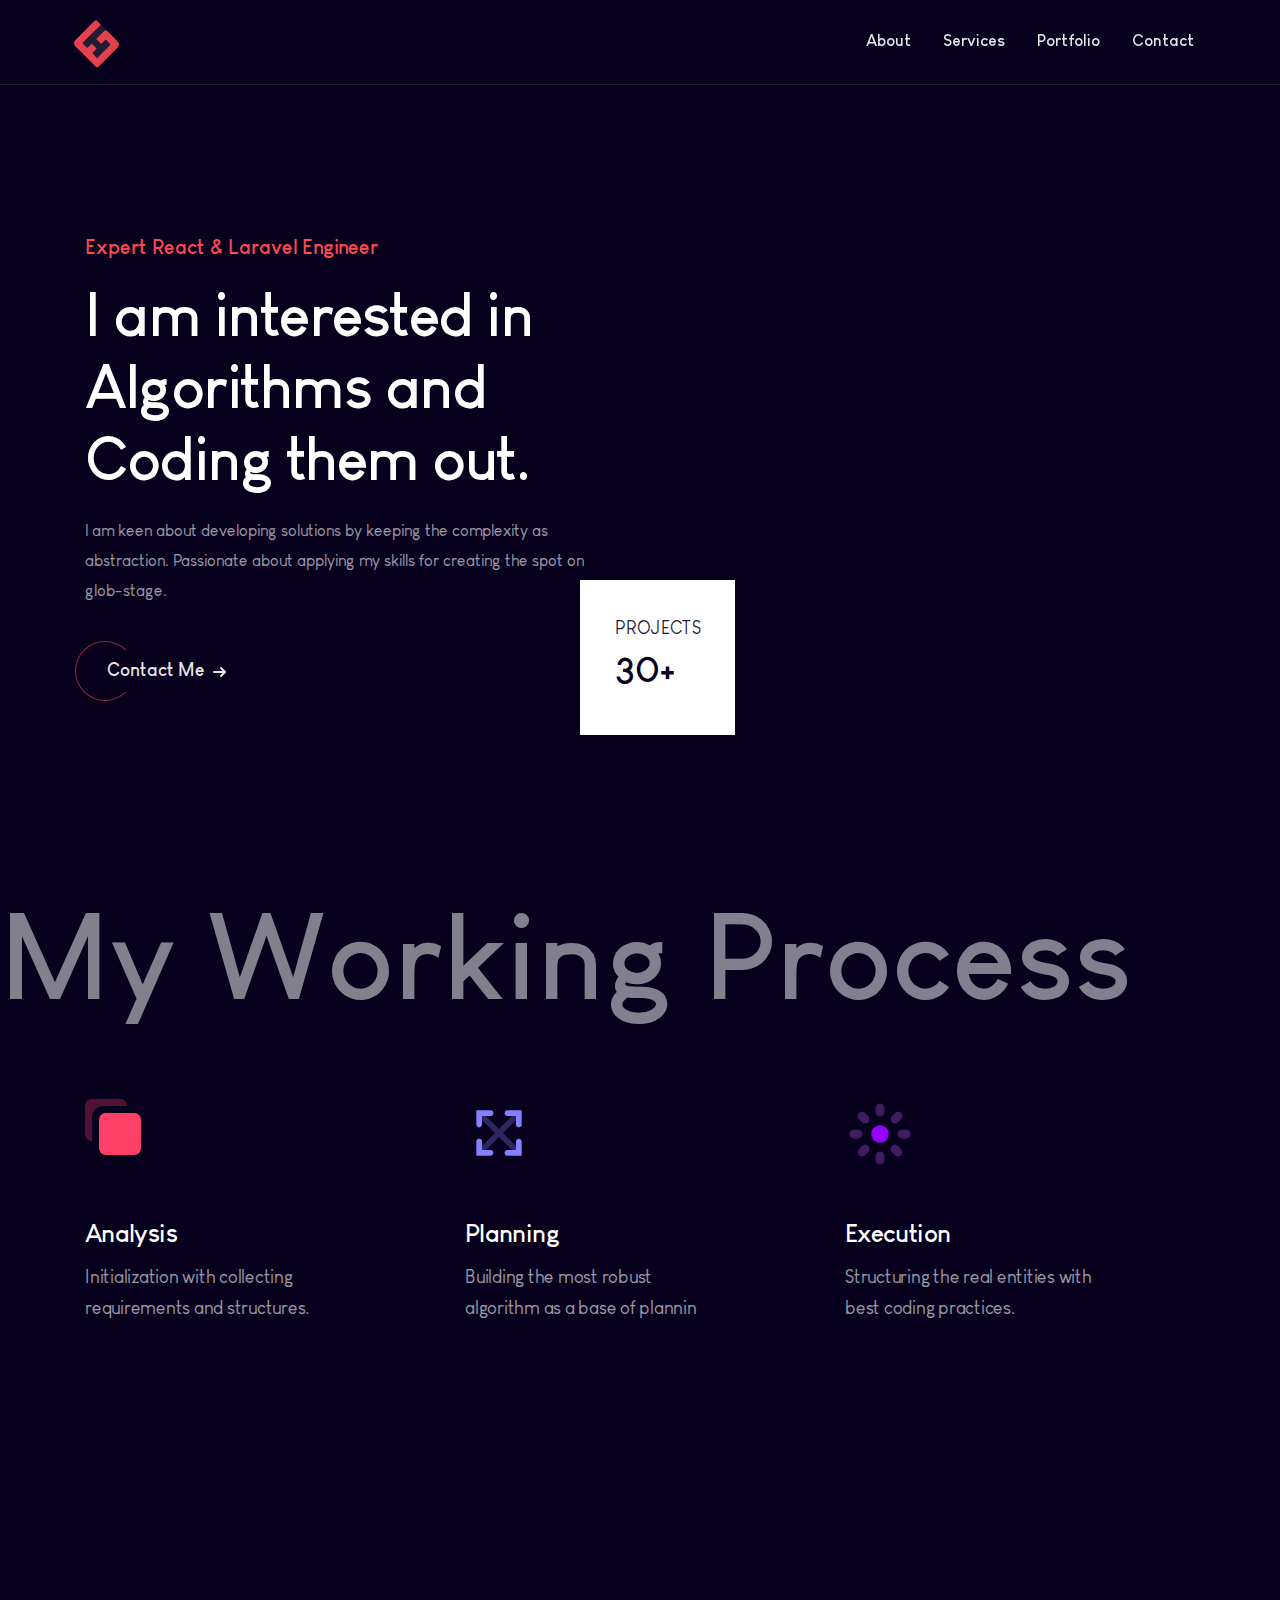
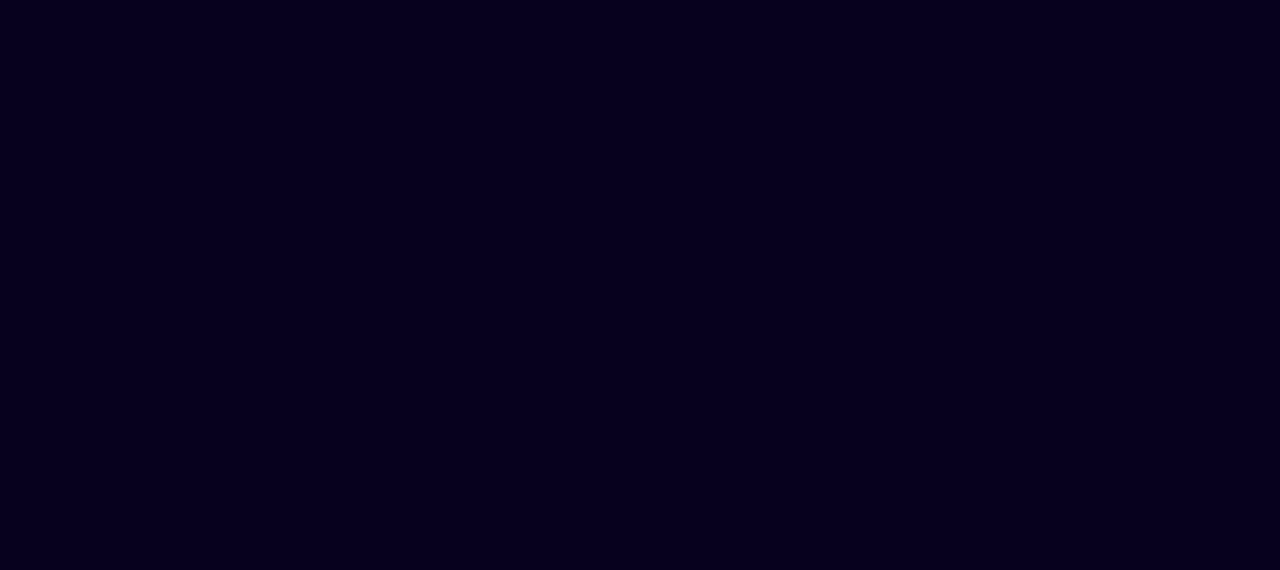
==== commit 44b17a77: "test" ====
--- a/about-us.html
+++ b/about-us.html
@@ -68,9 +68,9 @@
                             <li class="nav-item"> 
                                 <a class="nav-link" href="index.html">Portfolio</a>
                             </li>  
-                            <li class="nav-item">
+<!--                             <li class="nav-item">
                                 <a class="nav-link" href="#client">Client</a>
-                            </li>                                                            
+                            </li>                                                             -->
                             <li class="nav-item">
                                 <a class="nav-link" href="#contact">Contact</a>
                             </li>                
@@ -108,7 +108,6 @@
                 </div>
                 <div class="col-md-6">
                     <div class="res-about-img">
-                        <img src="assets/images/1613648989134.png" alt="" class="img-fluid">
                     </div>
                     <div class="res-about-img-inner itwo">
                         <div class="inner-projects">
